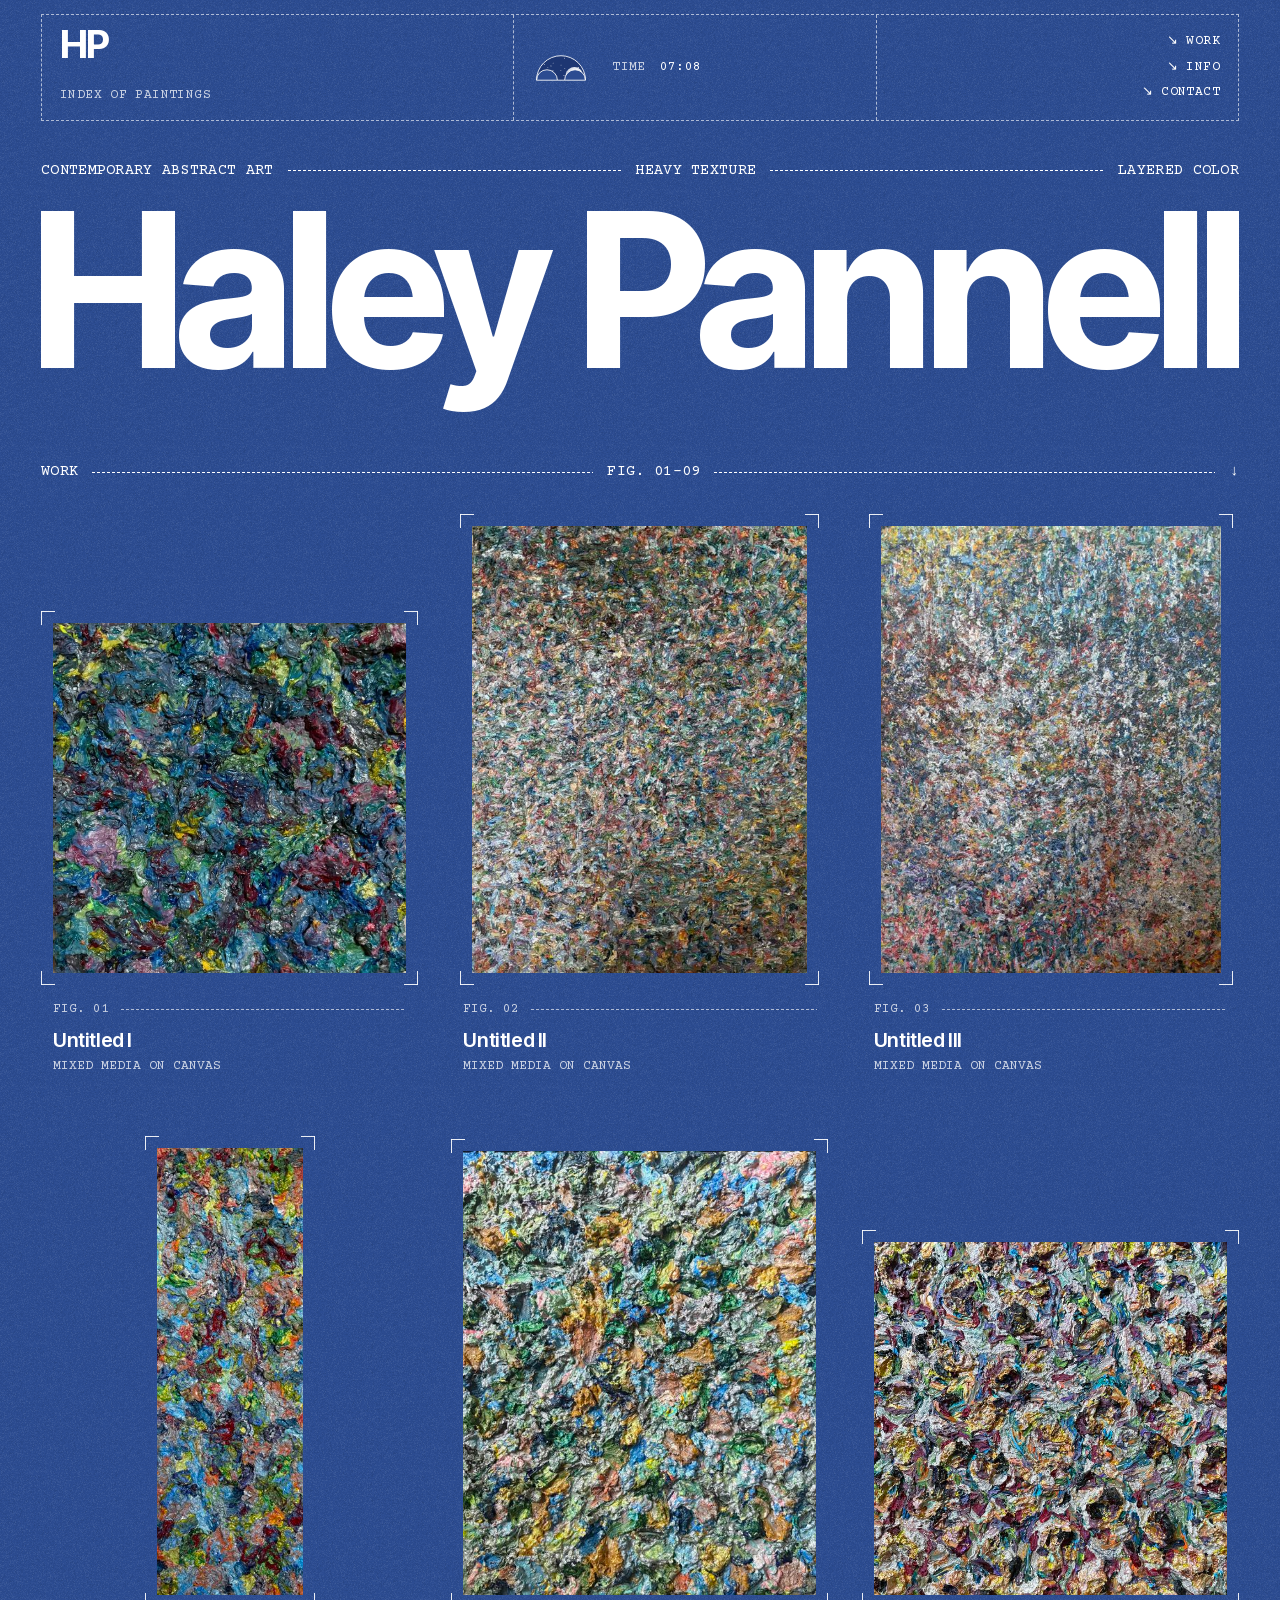
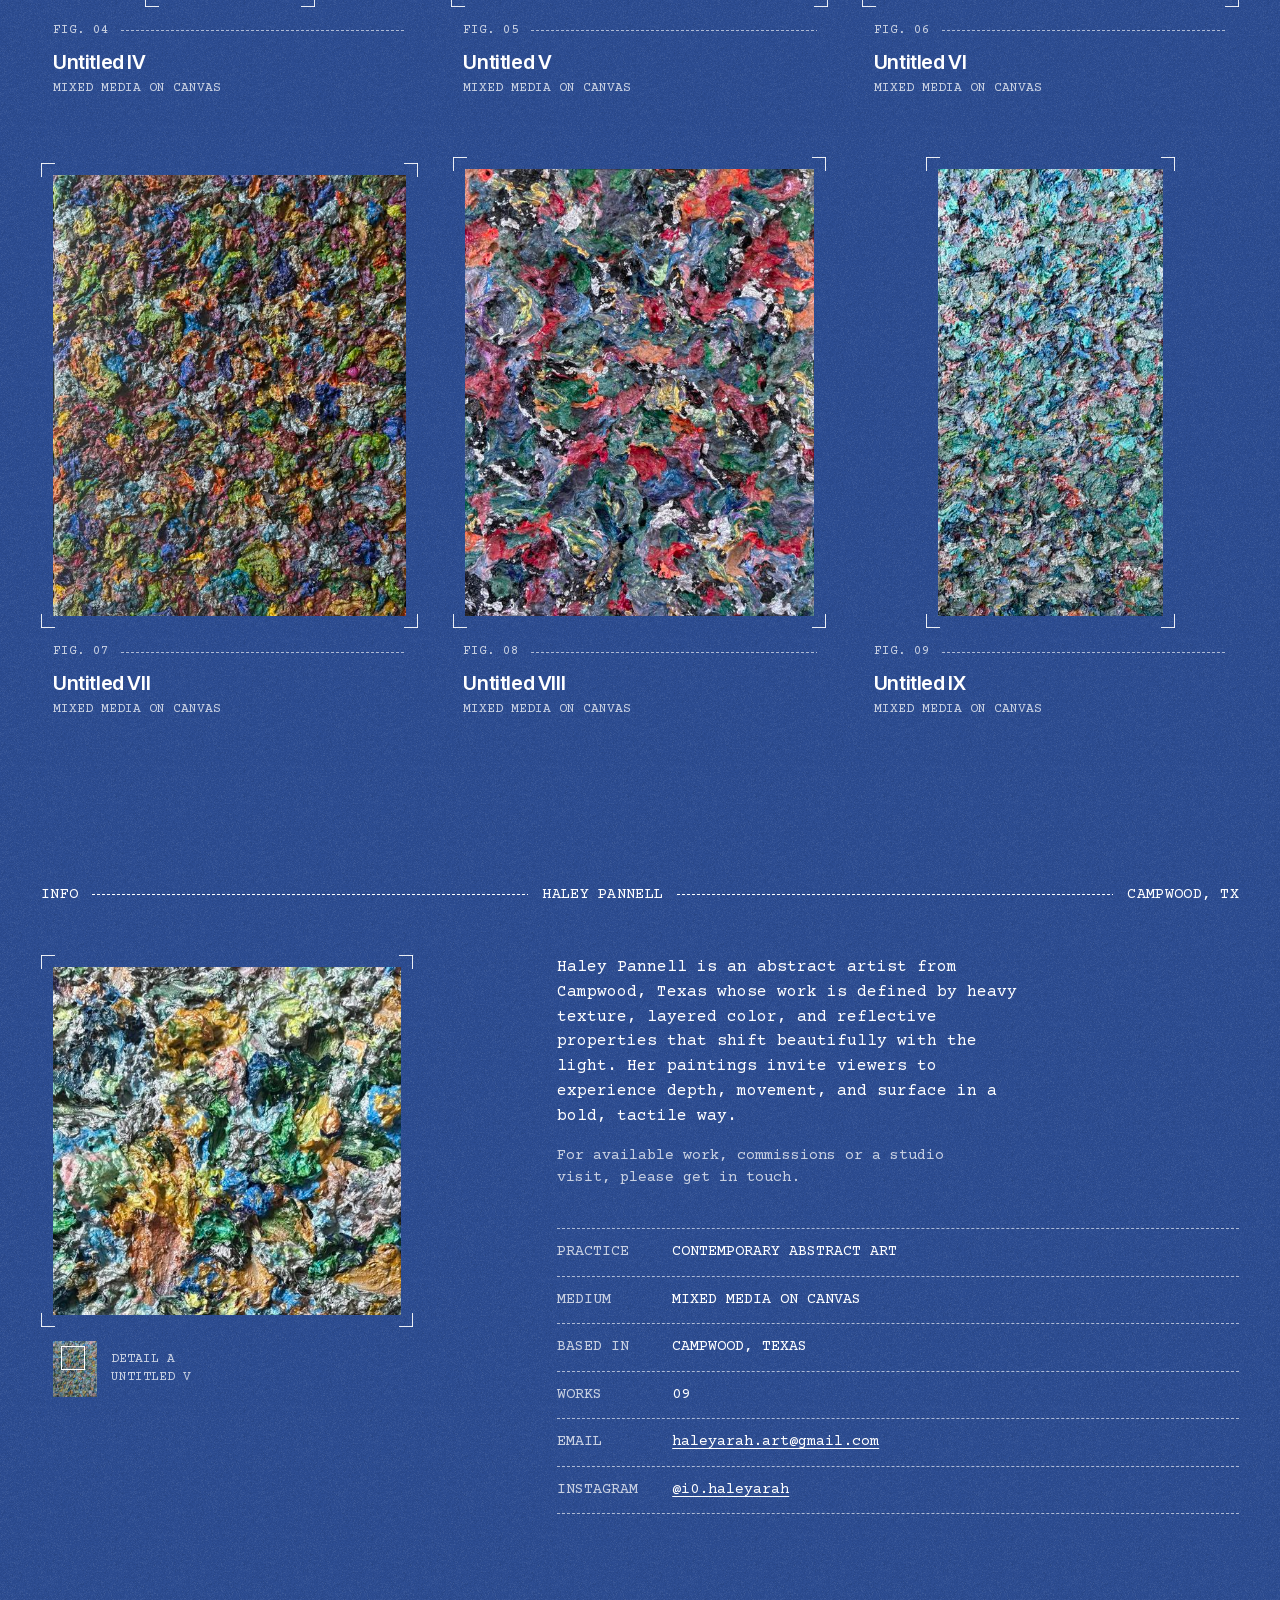
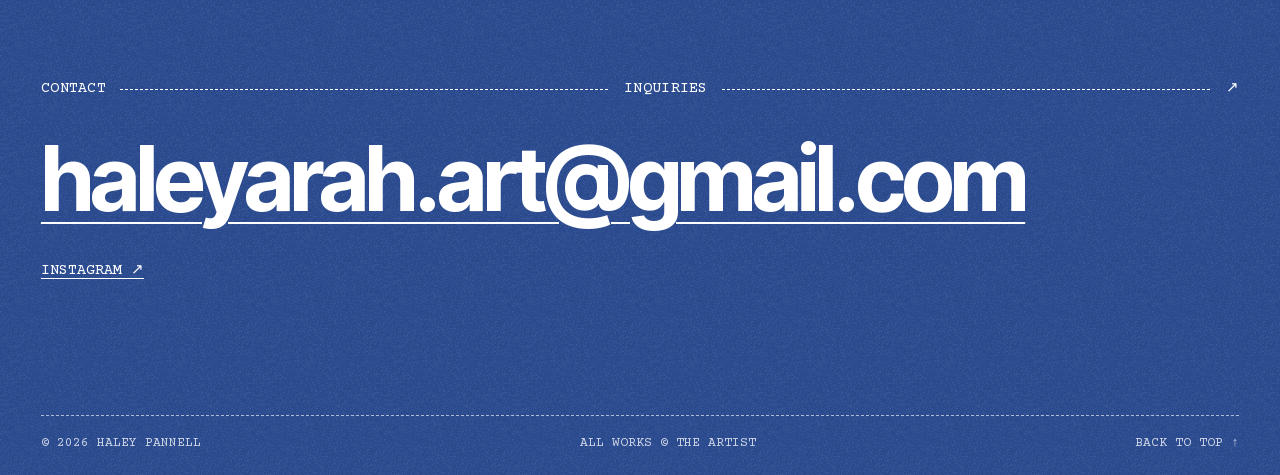
==== index.html @ 79aadfb2 "Add sharing: Share button for paintings, links to sections - Viewer Share button: native share sheet" ====
<!DOCTYPE html>
<html lang="en">
<head>
  <meta charset="utf-8">
  <meta name="viewport" content="width=device-width, initial-scale=1, viewport-fit=cover">
  <title>Haley Pannell — Paintings</title>
  <meta name="description" content="Haley Pannell is an abstract artist from Campwood, Texas. Contemporary abstract paintings defined by heavy texture, layered color and reflective surfaces.">
  <meta name="theme-color" content="#2c4c91">
  <meta name="color-scheme" content="dark">

  <!-- The site's public address. If it moves to its own domain, change it
       here and in og:url and og:image below. -->
  <link rel="canonical" href="https://yodama.github.io/haleyarahart/">
  <meta property="og:type" content="website">
  <meta property="og:site_name" content="Haley Pannell">
  <meta property="og:title" content="Haley Pannell — Paintings">
  <meta property="og:description" content="Contemporary abstract art by Haley Pannell: heavy texture, layered color.">
  <meta property="og:url" content="https://yodama.github.io/haleyarahart/">
  <meta property="og:image" content="https://yodama.github.io/haleyarahart/assets/img/og.jpg">
  <meta property="og:image:width" content="1200">
  <meta property="og:image:height" content="630">
  <meta property="og:image:alt" content="Haley Pannell, paintings, shown on a blue sheet.">
  <meta name="twitter:card" content="summary_large_image">

  <link rel="icon" href="favicon.svg" type="image/svg+xml">
  <link rel="icon" href="assets/img/favicon-32.png" sizes="32x32" type="image/png">
  <link rel="apple-touch-icon" href="assets/img/apple-touch-icon.png">

  <!-- Tells search engines who this site is about -->
  <script type="application/ld+json">
  {
    "@context": "https://schema.org",
    "@type": "Person",
    "name": "Haley Pannell",
    "jobTitle": "Abstract artist",
    "description": "Haley Pannell is an abstract artist from Campwood, Texas whose work is defined by heavy texture, layered color, and reflective properties that shift beautifully with the light. Her paintings invite viewers to experience depth, movement, and surface in a bold, tactile way.",
    "homeLocation": "Campwood, Texas",
    "email": "mailto:haleyarah.art@gmail.com",
    "sameAs": ["https://www.instagram.com/i0.haleyarah/"],
    "url": "https://yodama.github.io/haleyarahart/",
    "image": "https://yodama.github.io/haleyarahart/assets/img/og.jpg"
  }
  </script>

  <link rel="preload" href="assets/fonts/inter-tight.woff2" as="font" type="font/woff2" crossorigin>
  <link rel="preload" href="assets/fonts/courier-prime.woff2" as="font" type="font/woff2" crossorigin>
  <link rel="stylesheet" href="assets/css/style.css">
  <script>
    document.documentElement.classList.add('js');
    // Start at the top: no jumping back to where a reload left off, and menu
    // clicks don't leave #info etc. in
    // the address bar. Shared links still work: a painting (#untitled-iv)
    // opens in the viewer, and #work, #info and #contact open that section.
    if ('scrollRestoration' in history) history.scrollRestoration = 'manual';
    if (location.hash && !/^#(untitled-[\w-]+|work|info|contact)$/.test(location.hash)) history.replaceState(null, '', location.pathname + location.search);
  </script>
  <script defer src="assets/js/main.js"></script>
</head>
<body>
  <a class="skip" href="#work">Skip to the work</a>

  <div class="page" id="top">
    <!-- Title block -->
    <header class="tb">
      <a class="tb__cell tb__brand" href="#top">
        <span class="tb__name">HP<span class="sr-only"> — Haley Pannell</span></span>
        <span class="tb__sub">Index of paintings</span>
      </a>
      <div class="tb__cell tb__meta">
        <!-- Moonphase dial, set to today's moon by assets/js/main.js -->
        <svg class="moon" viewBox="0 0 64 32" role="img" aria-labelledby="moon-label" data-moon>
          <title id="moon-label">Moon phase</title>
          <defs>
            <clipPath id="moon-window"><path d="M5 30a27 27 0 0 1 54 0z"/></clipPath>
            <radialGradient id="moon-sphere" cx="38%" cy="34%" r="70%">
              <stop offset="0" stop-color="#fff"/><stop offset="1" stop-color="#b9c3d8"/>
            </radialGradient>
          </defs>
          <g clip-path="url(#moon-window)">
            <g class="moon__disc">
              <circle class="moon__sky" cx="32" cy="30" r="27"/>
              <g class="moon__stars"><circle cx="29.3" cy="21.1" r="0.7"/><circle cx="28.7" cy="55.0" r="0.45"/><circle cx="44.9" cy="36.4" r="0.55"/><circle cx="26.1" cy="16.5" r="0.55"/><circle cx="46.0" cy="21.0" r="0.45"/><circle cx="42.4" cy="22.6" r="0.45"/><circle cx="17.0" cy="48.0" r="0.7"/><circle cx="21.8" cy="26.6" r="0.45"/><circle cx="25.5" cy="20.9" r="0.35"/><circle cx="51.9" cy="33.5" r="0.45"/><circle cx="44.2" cy="28.3" r="0.55"/><circle cx="50.3" cy="22.0" r="0.7"/><circle cx="10.4" cy="18.4" r="0.45"/><circle cx="41.6" cy="36.5" r="0.55"/><circle cx="38.5" cy="47.7" r="0.55"/><circle cx="11.4" cy="32.0" r="0.45"/><circle cx="46.9" cy="41.2" r="0.35"/><circle cx="22.6" cy="35.8" r="0.7"/><circle cx="14.1" cy="39.1" r="0.4"/><circle cx="13.5" cy="35.3" r="0.55"/><circle cx="19.1" cy="35.0" r="0.55"/><circle cx="9.6" cy="41.7" r="0.45"/><circle cx="20.9" cy="44.2" r="0.7"/><circle cx="31.3" cy="48.0" r="0.55"/><circle cx="35.2" cy="38.4" r="0.35"/><circle cx="45.1" cy="24.4" r="0.45"/><circle cx="51.5" cy="47.0" r="0.4"/><circle cx="55.0" cy="30.3" r="0.45"/><circle cx="21.3" cy="21.8" r="0.45"/><circle cx="33.0" cy="15.6" r="0.45"/><circle cx="37.3" cy="27.1" r="0.4"/><circle cx="42.2" cy="14.3" r="0.45"/><circle cx="16.4" cy="24.5" r="0.45"/><circle cx="28.2" cy="25.2" r="0.55"/><circle cx="31.4" cy="40.4" r="0.55"/><circle cx="37.5" cy="34.4" r="0.45"/><circle cx="43.0" cy="50.7" r="0.35"/><circle cx="35.7" cy="51.0" r="0.45"/><circle cx="25.1" cy="7.4" r="0.7"/><circle cx="54.4" cy="39.2" r="0.7"/><circle cx="52.8" cy="18.7" r="0.35"/><circle cx="49.1" cy="27.9" r="0.35"/><circle cx="34.1" cy="22.5" r="0.45"/><circle cx="46.4" cy="49.8" r="0.55"/><circle cx="28.3" cy="7.0" r="0.35"/><circle cx="52.4" cy="15.4" r="0.35"/></g>
              <circle cx="32" cy="14.5" r="9.5" fill="url(#moon-sphere)"/>
              <circle cx="32" cy="45.5" r="9.5" fill="url(#moon-sphere)"/>
            </g>
          </g>
          <path class="moon__hump" d="M5 30a11.5 11.5 0 0 1 23 0zM36 30a11.5 11.5 0 0 1 23 0z"/>
          <path class="moon__line" d="M5 30a27 27 0 0 1 54 0M28 30h8"/>
        </svg>
        <dl>
          <div><dt>Time</dt><dd><time data-time>--:--</time></dd></div>
        </dl>
      </div>
      <nav class="tb__cell tb__nav" aria-label="Primary">
        <a href="#work"><span aria-hidden="true">↘</span> Work</a>
        <a href="#info"><span aria-hidden="true">↘</span> Info</a>
        <a href="#contact"><span aria-hidden="true">↘</span> Contact</a>
      </nav>
    </header>

    <main>
      <section class="hero" aria-labelledby="name">
        <p class="row row--tags"><span>Contemporary abstract art</span><i></i><span>Heavy texture</span><i></i><span>Layered color</span></p>
        <h1 class="hero__name" id="name"><span>Haley</span> <span>Pannell</span></h1>
      </section>

      <section class="work" id="work" aria-labelledby="work-title">
        <div class="row"><h2 id="work-title">Work</h2><i></i><span>Fig. <span data-fig-range>01–09</span></span><i></i><span aria-hidden="true">↓</span></div>

        <!-- To add a painting, run:  python3 tools/prepare-painting.py photo.jpg 10
             It makes the image files and prints a <li> to paste below.
             Each <li> needs a unique id (it becomes the link to that work,
             e.g. …/#untitled-iv). Figure numbers and counts update on their own. -->
        <ul class="plates">
          <li class="piece" id="untitled-i">
            <a class="piece__link" href="assets/img/works/01.jpg">
              <span class="plate"><img src="assets/img/works/01-1000.jpg"
                srcset="assets/img/works/01-640.jpg 640w, assets/img/works/01-1000.jpg 1000w"
                sizes="(max-width: 600px) min(calc(100vw - 56px), calc(72vh * 1.008)), (max-width: 1000px) 45vw, (min-width: 1680px) 500px, 30vw"
                width="1000" height="992" fetchpriority="high" decoding="async"
                alt="Square painting: dense folds of cobalt, teal and slate blue paint, threaded with deep red and magenta, with flecks of yellow-green."></span>
            </a>
            <div class="piece__caption">
              <p class="piece__fig"><i></i></p>
              <h3 class="piece__title">Untitled I</h3>
              <p class="piece__meta">Mixed media on canvas</p>
            </div>
          </li>
          <li class="piece" id="untitled-ii">
            <a class="piece__link" href="assets/img/works/02.jpg">
              <span class="plate"><img src="assets/img/works/02-1000.jpg"
                srcset="assets/img/works/02-640.jpg 478w, assets/img/works/02-1000.jpg 747w"
                sizes="(max-width: 600px) min(calc(100vw - 56px), calc(72vh * 0.747)), (max-width: 1000px) calc(45vw * 0.934), (min-width: 1680px) calc(500px * 0.934), calc(30vw * 0.934)"
                width="747" height="1000" loading="lazy" decoding="async"
                alt="Tall painting covered edge to edge in small marks of copper, rose, teal, sage and pearl grey."></span>
            </a>
            <div class="piece__caption">
              <p class="piece__fig"><i></i></p>
              <h3 class="piece__title">Untitled II</h3>
              <p class="piece__meta">Mixed media on canvas</p>
            </div>
          </li>
          <li class="piece" id="untitled-iii">
            <a class="piece__link" href="assets/img/works/03.jpg">
              <span class="plate"><img src="assets/img/works/03-1000.jpg"
                srcset="assets/img/works/03-640.jpg 486w, assets/img/works/03-1000.jpg 759w"
                sizes="(max-width: 600px) min(calc(100vw - 56px), calc(72vh * 0.759)), (max-width: 1000px) calc(45vw * 0.949), (min-width: 1680px) calc(500px * 0.949), calc(30vw * 0.949)"
                width="759" height="1000" loading="lazy" decoding="async"
                alt="Tall painting of many small strokes in silver-white, sky blue, coral and ochre, lightest at the center."></span>
            </a>
            <div class="piece__caption">
              <p class="piece__fig"><i></i></p>
              <h3 class="piece__title">Untitled III</h3>
              <p class="piece__meta">Mixed media on canvas</p>
            </div>
          </li>
          <li class="piece" id="untitled-iv">
            <a class="piece__link" href="assets/img/works/04.jpg">
              <span class="plate"><img src="assets/img/works/04-1000.jpg"
                srcset="assets/img/works/04-640.jpg 209w, assets/img/works/04-1000.jpg 326w"
                sizes="(max-width: 600px) min(calc(100vw - 56px), calc(72vh * 0.326)), (max-width: 1000px) calc(45vw * 0.408), (min-width: 1680px) calc(500px * 0.408), calc(30vw * 0.408)"
                width="326" height="1000" loading="lazy" decoding="async"
                alt="Tall, narrow painting covered in thick, crumpled paint: sky blue, coral, yellow-green, deep red, violet and silver."></span>
            </a>
            <div class="piece__caption">
              <p class="piece__fig"><i></i></p>
              <h3 class="piece__title">Untitled IV</h3>
              <p class="piece__meta">Mixed media on canvas</p>
            </div>
          </li>
          <li class="piece" id="untitled-v">
            <a class="piece__link" href="assets/img/works/05.jpg">
              <span class="plate"><img src="assets/img/works/05-1000.jpg"
                srcset="assets/img/works/05-640.jpg 508w, assets/img/works/05-1000.jpg 794w"
                sizes="(max-width: 600px) min(calc(100vw - 56px), calc(72vh * 0.794)), (max-width: 1000px) calc(45vw * 0.993), (min-width: 1680px) calc(500px * 0.993), calc(30vw * 0.993)"
                width="794" height="1000" loading="lazy" decoding="async"
                alt="Painting covered in thick, crumpled paint in silver, sky blue, ochre gold, green and pink."></span>
            </a>
            <div class="piece__caption">
              <p class="piece__fig"><i></i></p>
              <h3 class="piece__title">Untitled V</h3>
              <p class="piece__meta">Mixed media on canvas</p>
            </div>
          </li>
          <li class="piece" id="untitled-vi">
            <a class="piece__link" href="assets/img/works/06.jpg">
              <span class="plate"><img src="assets/img/works/06-1000.jpg"
                srcset="assets/img/works/06-640.jpg 640w, assets/img/works/06-1000.jpg 999w"
                sizes="(max-width: 600px) min(calc(100vw - 56px), calc(72vh * 0.999)), (max-width: 1000px) 45vw, (min-width: 1680px) 500px, 30vw"
                width="999" height="1000" loading="lazy" decoding="async"
                alt="Square painting of thick swirls and crumpled marks in silver, gold, plum, black and turquoise."></span>
            </a>
            <div class="piece__caption">
              <p class="piece__fig"><i></i></p>
              <h3 class="piece__title">Untitled VI</h3>
              <p class="piece__meta">Mixed media on canvas</p>
            </div>
          </li>
          <li class="piece" id="untitled-vii">
            <a class="piece__link" href="assets/img/works/07.jpg">
              <span class="plate"><img src="assets/img/works/07-1000.jpg"
                srcset="assets/img/works/07-640.jpg 512w, assets/img/works/07-1000.jpg 800w"
                sizes="(max-width: 600px) min(calc(100vw - 56px), calc(72vh * 0.800)), (max-width: 1000px) 45vw, (min-width: 1680px) 500px, 30vw"
                width="800" height="1000" loading="lazy" decoding="async"
                alt="Painting covered in thick, crumpled paint in violet, cobalt, yellow-green, orange and silver."></span>
            </a>
            <div class="piece__caption">
              <p class="piece__fig"><i></i></p>
              <h3 class="piece__title">Untitled VII</h3>
              <p class="piece__meta">Mixed media on canvas</p>
            </div>
          </li>
          <li class="piece" id="untitled-viii">
            <a class="piece__link" href="assets/img/works/08.jpg">
              <span class="plate"><img src="assets/img/works/08-1000.jpg"
                srcset="assets/img/works/08-640.jpg 499w, assets/img/works/08-1000.jpg 780w"
                sizes="(max-width: 600px) min(calc(100vw - 56px), calc(72vh * 0.780)), (max-width: 1000px) calc(45vw * 0.975), (min-width: 1680px) calc(500px * 0.975), calc(30vw * 0.975)"
                width="780" height="1000" loading="lazy" decoding="async"
                alt="Painting of thick, crumpled paint in red, teal, slate blue, black and silver."></span>
            </a>
            <div class="piece__caption">
              <p class="piece__fig"><i></i></p>
              <h3 class="piece__title">Untitled VIII</h3>
              <p class="piece__meta">Mixed media on canvas</p>
            </div>
          </li>
          <li class="piece" id="untitled-ix">
            <a class="piece__link" href="assets/img/works/09.jpg">
              <span class="plate"><img src="assets/img/works/09-1000.jpg"
                srcset="assets/img/works/09-640.jpg 322w, assets/img/works/09-1000.jpg 503w"
                sizes="(max-width: 600px) min(calc(100vw - 56px), calc(72vh * 0.503)), (max-width: 1000px) calc(45vw * 0.629), (min-width: 1680px) calc(500px * 0.629), calc(30vw * 0.629)"
                width="503" height="1000" loading="lazy" decoding="async"
                alt="Tall painting covered in thick, crumpled paint in turquoise, cobalt, silver, coral and lilac."></span>
            </a>
            <div class="piece__caption">
              <p class="piece__fig"><i></i></p>
              <h3 class="piece__title">Untitled IX</h3>
              <p class="piece__meta">Mixed media on canvas</p>
            </div>
          </li>
        </ul>
      </section>

      <section class="info" id="info" aria-labelledby="info-title">
        <div class="row"><h2 id="info-title">Info</h2><i></i><span>Haley Pannell</span><i></i><span>Campwood, TX</span></div>

        <div class="info__grid">
          <!-- A close-up at the photo's full resolution (assets/img/detail-a.jpg).
               The small key shows where it sits in the painting; its box is
               set on .detail__key i in assets/css/style.css. -->
          <figure class="detail">
            <span class="plate"><span class="detail__crop">
              <img src="assets/img/detail-a.jpg" srcset="assets/img/detail-a-480.jpg 480w, assets/img/detail-a.jpg 800w"
                   sizes="(max-width: 900px) min(396px, calc(100vw - 56px)), (min-width: 1680px) 472px, 28vw"
                   width="800" height="800" loading="lazy" decoding="async"
                   alt="Detail of Untitled V: thick ridges of gold, green, blue and silver paint.">
            </span></span>
            <figcaption class="detail__caption">
              <span class="detail__key" aria-hidden="true"><img src="assets/img/works/05-640.jpg" width="508" height="640" loading="lazy" decoding="async" alt=""><i></i></span>
              <span>Detail A<br>Untitled V</span>
            </figcaption>
          </figure>

          <div class="info__body">
            <p class="info__text">Haley Pannell is an abstract artist from Campwood, Texas whose work is defined by heavy texture, layered color, and reflective properties that shift beautifully with the light. Her paintings invite viewers to experience depth, movement, and surface in a bold, tactile way.</p>
            <p class="info__note">For available work, commissions or a studio visit, please get in touch.</p>
            <dl class="spec">
              <div><dt>Practice</dt><dd>Contemporary abstract art</dd></div>
              <div><dt>Medium</dt><dd>Mixed media on canvas</dd></div>
              <div><dt>Based in</dt><dd>Campwood, Texas</dd></div>
              <div><dt>Works</dt><dd data-works>09</dd></div>
              <div><dt>Email</dt><dd><a href="mailto:haleyarah.art@gmail.com">haleyarah.art@gmail.com</a></dd></div>
              <div><dt>Instagram</dt><dd><a href="https://www.instagram.com/i0.haleyarah/" rel="me noopener" target="_blank">@i0.haleyarah</a></dd></div>
              <!-- Add rows the same way, for example:
              <div><dt>Based in</dt><dd>City, Country</dd></div>
              <div><dt>Instagram</dt><dd><a href="https://www.instagram.com/your-handle/">@your-handle</a></dd></div>
              <div><dt>CV</dt><dd><a href="assets/cv.pdf">Download (PDF)</a></dd></div>
              -->
            </dl>
          </div>
        </div>
      </section>

      <section class="contact" id="contact" aria-labelledby="contact-title">
        <div class="row"><h2 id="contact-title">Contact</h2><i></i><span>Inquiries</span><i></i><span aria-hidden="true">↗</span></div>
        <a class="contact__email" href="mailto:haleyarah.art@gmail.com">haleyarah.art@gmail.com</a>
        <ul class="contact__more">
          <li><a href="https://www.instagram.com/i0.haleyarah/" rel="me noopener" target="_blank">Instagram ↗</a></li>
        </ul>
      </section>
    </main>

    <footer class="foot">
      <span>© <span data-year>2026</span> Haley Pannell</span>
      <span>All works © the artist</span>
      <a href="#top">Back to top ↑</a>
    </footer>
  </div>

  <!-- Full-screen view of one painting (opened by assets/js/main.js) -->
  <dialog class="viewer" aria-label="Painting viewer">
    <div class="viewer__bar">
      <p class="viewer__count"><span data-count></span><span class="viewer__status" aria-hidden="true">Loading</span><span class="viewer__toast" role="status" data-toast></span></p>
      <div class="viewer__tools">
        <button class="btn" type="button" data-share title="Share a link to this painting">Share</button>
        <button class="btn" type="button" data-zoom aria-pressed="false" title="Zoom in on the surface (Z)">Zoom</button>
        <button class="btn" type="button" data-close autofocus>Close <span aria-hidden="true">×</span></button>
      </div>
    </div>
    <div class="viewer__stage" data-stage>
      <span class="plate"><img class="viewer__img" src="[data-uri]" alt="" data-img></span>
    </div>
    <div class="viewer__bar viewer__bar--bottom">
      <p class="viewer__caption"><span class="viewer__title" data-title></span><span data-meta></span></p>
      <div class="viewer__nav">
        <button class="btn" type="button" data-prev><span aria-hidden="true">←</span> Prev</button>
        <button class="btn" type="button" data-next>Next <span aria-hidden="true">→</span></button>
      </div>
    </div>
  </dialog>
</body>
</html>
---- assets/css/style.css ----
/* Haley Pannell — paintings
   A blueprint sheet: one blue field, white line work, typed labels.
   The paintings are the only color on the page. */

/* Fonts are served from this site (SIL Open Font License, see assets/fonts) */
@font-face {
  font-family: "Inter Tight";
  src: url("../fonts/inter-tight.woff2") format("woff2");
  font-weight: 100 900;
  font-style: normal;
  font-display: swap;
}
@font-face {
  font-family: "Courier Prime";
  src: url("../fonts/courier-prime.woff2") format("woff2");
  font-weight: 400;
  font-style: normal;
  font-display: swap;
}
/* Until Inter Tight arrives, Arial stands in, scaled to the same width and
   line metrics, so the name doesn't jump when the real font swaps in. */
@font-face {
  font-family: "Inter Tight Fallback";
  src: local("Arial Bold"), local("Arial-BoldMT"), local("Liberation Sans Bold"),
       local("LiberationSans-Bold"), local("Helvetica Bold"), local("Helvetica-Bold");
  font-weight: 600 900;
  size-adjust: 94.99%;
  ascent-override: 101.98%;
  descent-override: 25.39%;
  line-gap-override: 0%;
}

:root {
  --blue: #2c4c91;
  --blue-2: #264380;                  /* behind images while they load */
  --white: #fff;
  --dim: rgb(255 255 255 / 0.74);
  --rule: rgb(255 255 255 / 0.62);
  --dash: 1px dashed var(--rule);

  --sans: "Inter Tight", "Inter Tight Fallback", "Helvetica Neue", Arial, sans-serif;
  --mono: "Courier Prime", "Courier New", Courier, ui-monospace, monospace;

  --gutter: clamp(16px, 3.2vw, 48px);
  --maxw: 1680px;
  --ease: cubic-bezier(0.2, 0.7, 0.2, 1);
}

/* Lets the corner brackets grow smoothly on hover */
@property --mark {
  syntax: "<length>";
  inherits: true;
  initial-value: 14px;
}

*,
*::before,
*::after { box-sizing: border-box; }

html {
  background: var(--blue) url("../img/grain.png") repeat;
  background-size: 128px;
  color-scheme: dark;
  -webkit-text-size-adjust: 100%;
  text-size-adjust: 100%;
}
@media (prefers-reduced-motion: no-preference) {
  html { scroll-behavior: smooth; }
}
html:has(dialog[open]) { overflow: hidden; }

body {
  margin: 0;
  min-height: 100vh;
  color: var(--white);
  font-family: var(--mono);
  font-size: 0.9375rem;
  line-height: 1.5;
  -webkit-font-smoothing: antialiased;
  -moz-osx-font-smoothing: grayscale;
}

img { display: block; max-width: 100%; height: auto; }
a { color: inherit; }
h1, h2, h3, p, dl, dd { margin: 0; }
::selection { background: var(--white); color: var(--blue); }
:focus-visible { outline: 1px dashed var(--white); outline-offset: 4px; }

.page {
  max-width: var(--maxw);
  margin: 0 auto;
  padding: 0 var(--gutter);
}

.sr-only {
  position: absolute;
  width: 1px;
  height: 1px;
  overflow: hidden;
  clip-path: inset(50%);
  white-space: nowrap;
}

/* For keyboard users: the first Tab offers a jump straight to the work */
.skip {
  position: fixed;
  top: 10px;
  left: 10px;
  z-index: 10;
  padding: 8px 14px;
  background: var(--white);
  color: var(--blue);
  font-size: 0.8125rem;
  text-transform: uppercase;
  text-decoration: none;
  transform: translateY(-200%);
}
.skip:focus { transform: none; }

/* ----------------------------------------------------------- Label rows */
/* LABEL - - - - - - LABEL - - - - - - LABEL */

.row {
  display: flex;
  align-items: center;
  gap: 14px;
  font-family: var(--mono);
  font-size: 0.9375rem;
  font-weight: 400;
  line-height: 1.2;
  letter-spacing: 0.02em;
  text-transform: uppercase;
  white-space: nowrap;
}
.row h2 { font: inherit; }
.row > i,
.piece__fig i {
  position: relative;
  flex: 1;
  min-width: 12px;
  height: 1px;
  overflow: hidden;
  transform-origin: 0 50%;
}
.row > i::before,
.piece__fig i::before {
  content: "";
  position: absolute;
  inset: 0 0 0 -5px;
  background: repeating-linear-gradient(90deg, var(--dash-c, var(--white)) 0 3px, transparent 3px 5px);
}

/* ---------------------------------------------------------- Title block */

.tb {
  display: grid;
  grid-template-columns: minmax(0, 1.3fr) minmax(0, 1fr) minmax(0, 1fr);
  margin-top: calc(14px + env(safe-area-inset-top));
  border: var(--dash);
}
.tb__cell {
  min-width: 0;
  padding: 14px 18px;
}
.tb__cell + .tb__cell { border-left: var(--dash); }

.tb__brand {
  display: flex;
  flex-direction: column;
  justify-content: space-between;
  gap: 14px;
  text-decoration: none;
}
.tb__name {
  font-family: var(--sans);
  font-size: clamp(1.9rem, 3vw, 2.75rem);
  font-weight: 700;
  line-height: 0.8;
  letter-spacing: -0.05em;
}
.tb__sub,
.tb__meta,
.tb__nav {
  font-size: 0.8125rem;
  letter-spacing: 0.03em;
  text-transform: uppercase;
}
.tb__sub { color: var(--dim); }

.tb__meta {
  display: flex;
  align-items: center;
  gap: 22px;
}
.tb__meta dl div { display: flex; gap: 14px; }
.tb__meta dt { color: var(--dim); }

/* Moonphase dial: a starry disc carrying two moons turns half a revolution
   each lunar month behind an arched window; the two humps hide the moon
   that isn't showing. */
.moon {
  flex: none;
  width: 58px;
  height: auto;
  overflow: visible;
}
.moon__sky { fill: #1d3672; }
.moon__stars { fill: rgb(255 255 255 / 0.8); }
.moon__hump,
.moon__line {
  stroke: rgb(255 255 255 / 0.85);
  stroke-width: 1;
  vector-effect: non-scaling-stroke;
}
.moon__hump { fill: var(--blue); }
.moon__line { fill: none; }
.moon__disc {
  transform-box: view-box;
  transform-origin: 32px 30px;
  transform: rotate(var(--moon-turn, -90deg));
}
@media (prefers-reduced-motion: no-preference) {
  .moon__disc { transition: transform 2.4s cubic-bezier(0.3, 0, 0.1, 1) 0.4s; }
}

.tb__nav {
  display: flex;
  flex-direction: column;
  align-items: flex-end;
  justify-content: center;
}
.tb__nav a { padding: 3px 0; text-decoration: none; }   /* 24px+ tap targets */
.tb__nav a:hover { text-decoration: underline; text-underline-offset: 0.25em; }

/* ----------------------------------------------------------------- Hero */

.hero {
  container-type: inline-size;
  overflow-x: clip;
  padding-top: clamp(28px, 4.5vh, 52px);
}
/* The name fills the sheet exactly, measured to the ink of the letters:
   "Haley Pannell" in Inter Tight Bold at -0.045em spacing is 5.5538em of ink
   (3.0228em for "Pannell" alone), starting 0.0469em into the first letter. */
.hero__name {
  margin: clamp(8px, 1.4vw, 20px) 0 0 -0.0469em;
  padding-bottom: 0.16em;             /* room for the tail of the "y" */
  font-family: var(--sans);
  font-size: 17.6vw;                  /* fallback */
  font-size: calc(100cqw / 5.5538);
  font-weight: 700;
  line-height: 0.86;
  letter-spacing: -0.045em;
  white-space: nowrap;
}

/* ----------------------------------------------------------------- Work */

.work { margin-top: clamp(28px, 3.6vw, 52px); }

.plates {
  display: grid;
  grid-template-columns: repeat(3, minmax(0, 1fr));
  gap: clamp(44px, 4.6vw, 72px) clamp(20px, 2.6vw, 44px);
  margin: clamp(22px, 2.6vw, 36px) 0 0;
  padding: 0;
  list-style: none;
  counter-reset: fig;
}
.piece {
  min-width: 0;
  counter-increment: fig;
  transition: opacity 0.4s var(--ease);
}
/* Every work gets the same 4:5 plate, and the painting is drawn as large as
   it fits inside it, whatever its proportions. Works stand on a shared line,
   directly above their labels. */
.piece__link {
  display: flex;
  align-items: flex-end;
  justify-content: center;
  aspect-ratio: 4 / 5;
  container-type: size;
  text-decoration: none;
  cursor: zoom-in;
  -webkit-tap-highlight-color: transparent;
}

/* Corner brackets, like a framed area on a drawing */
.plate {
  --c: rgb(255 255 255 / 0.9);
  display: block;
  padding: 12px;
  background:
    linear-gradient(var(--c) 0 0) 0 0 / var(--mark) 1px,
    linear-gradient(var(--c) 0 0) 0 0 / 1px var(--mark),
    linear-gradient(var(--c) 0 0) 100% 0 / var(--mark) 1px,
    linear-gradient(var(--c) 0 0) 100% 0 / 1px var(--mark),
    linear-gradient(var(--c) 0 0) 0 100% / var(--mark) 1px,
    linear-gradient(var(--c) 0 0) 0 100% / 1px var(--mark),
    linear-gradient(var(--c) 0 0) 100% 100% / var(--mark) 1px,
    linear-gradient(var(--c) 0 0) 100% 100% / 1px var(--mark);
  background-repeat: no-repeat;
  transition: --mark 0.45s var(--ease);
}
.piece__link:hover .plate,
.piece__link:focus-visible .plate { --mark: 28px; }
.piece__link:focus-visible { outline: none; }
.piece__link:focus-visible .plate { outline: 1px dashed var(--white); outline-offset: 5px; }

.piece .plate img {
  width: auto;
  height: auto;
  max-width: calc(100cqw - 24px);     /* the plate's padding holds the brackets */
  max-height: calc(100cqh - 24px);
}

/* While a painting loads, its plate holds a quiet placeholder of the right
   size. The photos are progressive JPEGs, so each one appears soft almost
   at once and sharpens as the rest arrives. */
.piece .plate {
  position: relative;
  isolation: isolate;
}
.piece .plate::after {
  content: "";
  position: absolute;
  inset: 12px;
  z-index: -1;
  background: var(--blue-2);
}

.piece__caption { padding: 14px 12px 0; }
.piece__fig {
  display: flex;
  align-items: center;
  gap: 12px;
  color: var(--dim);
  font-size: 0.8125rem;
  text-transform: uppercase;
}
.piece__fig::before { content: "Fig. " counter(fig, decimal-leading-zero); }
.piece__fig i { --dash-c: var(--rule); }
.piece__title {
  margin-top: 10px;
  font-family: var(--sans);
  font-size: 1.25rem;
  font-weight: 600;
  line-height: 1.1;
  letter-spacing: -0.02em;
}
.piece__meta {
  margin-top: 6px;
  color: var(--dim);
  font-size: 0.8125rem;
  text-transform: uppercase;
}

@media (hover: hover) {
  .plates:has(.piece:hover) .piece:not(:hover) { opacity: 0.45; }
}

/* ----------------------------------------------------------------- Info */

.info { margin-top: clamp(110px, 13vw, 200px); }

.info__grid {
  display: grid;
  grid-template-columns: repeat(12, minmax(0, 1fr));
  column-gap: var(--gutter);
  align-items: start;
  margin-top: clamp(32px, 4vw, 56px);
}

.detail {
  grid-column: 1 / span 4;
  margin: 0;
}
.detail__crop {
  position: relative;
  display: block;
  aspect-ratio: 1;
  overflow: hidden;
  background: var(--blue-2);
}
.detail__crop img {
  width: 100%;
  height: 100%;
  object-fit: cover;
}
.detail__caption {
  display: flex;
  align-items: center;
  gap: 14px;
  padding: 14px 12px 0;
  color: var(--dim);
  font-size: 0.8125rem;
  line-height: 1.35;
  text-transform: uppercase;
}
.detail__key {
  position: relative;
  flex: none;
  width: 44px;
}
.detail__key img { width: 100%; opacity: 0.85; }
.detail__key i {             /* the area shown above, as a share of the painting */
  position: absolute;
  left: 19.7%;
  top: 9.93%;
  width: 50.51%;
  height: 40.12%;
  outline: 1px solid var(--white);
}

.info__body { grid-column: 6 / span 7; }
.info__text {
  max-width: 46ch;
  font-size: clamp(1rem, 1.25vw, 1.1875rem);
  line-height: 1.55;
  text-wrap: pretty;
}
.info__note {
  max-width: 46ch;
  margin-top: 16px;
  color: var(--dim);
}
.spec {
  margin-top: clamp(28px, 3vw, 44px);
  border-top: var(--dash);
  text-transform: uppercase;
}
.spec > div {
  display: flex;
  gap: 16px;
  padding: 12px 0;
  border-bottom: var(--dash);
}
.spec dt { flex: none; width: 11ch; color: var(--dim); }
.spec dd { min-width: 0; overflow-wrap: anywhere; }
.spec a { text-transform: none; text-underline-offset: 0.2em; }

/* -------------------------------------------------------------- Contact */

.contact {
  margin-top: clamp(110px, 13vw, 200px);
  padding-bottom: clamp(80px, 10vw, 150px);
}
.contact__email {
  display: inline-block;
  max-width: 100%;
  margin-top: clamp(20px, 2.6vw, 36px);
  font-family: var(--sans);
  font-size: clamp(2rem, 7vw, 7.5rem);
  font-weight: 700;
  line-height: 1.05;
  letter-spacing: -0.045em;
  text-decoration: underline;
  text-decoration-thickness: max(2px, 0.025em);
  text-underline-offset: 0.12em;
  text-decoration-skip-ink: auto;
  overflow-wrap: anywhere;
}
.contact__email:hover { text-decoration-style: dashed; }
.contact__more {
  display: flex;
  flex-wrap: wrap;
  gap: 8px 32px;
  margin: clamp(20px, 2.4vw, 32px) 0 0;
  padding: 0;
  list-style: none;
  text-transform: uppercase;
}
.contact__more a { display: inline-block; padding: 4px 0; text-underline-offset: 0.25em; }
.contact__more a:hover { text-decoration-style: dashed; }

/* --------------------------------------------------------------- Footer */

.foot {
  display: flex;
  flex-wrap: wrap;
  justify-content: space-between;
  gap: 10px 24px;
  padding: 18px 0 calc(22px + env(safe-area-inset-bottom));
  border-top: var(--dash);
  color: var(--dim);
  font-size: 0.8125rem;
  text-transform: uppercase;
}
.foot a { text-decoration: none; }
.foot a:hover { color: var(--white); text-decoration: underline; text-underline-offset: 0.25em; }

/* --------------------------------------------------------------- Viewer */

.viewer {
  position: fixed;
  inset: 0;
  width: 100%;
  height: 100%;
  max-width: none;
  max-height: none;
  margin: 0;
  padding: 0;
  border: 0;
  overflow: hidden;
  background: var(--blue) url("../img/grain.png") repeat;
  background-size: 128px;
  color: var(--white);
  font-family: var(--mono);
}
.viewer[open] {
  display: flex;
  flex-direction: column;
  animation: fade-in 0.25s var(--ease);
}
.viewer::backdrop { background: var(--blue); }

.viewer__bar {
  display: flex;
  align-items: center;
  justify-content: space-between;
  gap: 16px;
  padding: calc(14px + env(safe-area-inset-top)) var(--gutter) 14px;
  font-size: 0.875rem;
  text-transform: uppercase;
}
.viewer__bar--bottom {
  align-items: flex-end;
  padding: 14px var(--gutter) calc(18px + env(safe-area-inset-bottom));
}
.viewer__count { margin: 0; }
.viewer__stage {
  flex: 1;
  min-height: 0;
  display: flex;
  align-items: center;
  justify-content: center;
  padding: 0 var(--gutter);
  overflow: hidden;
  touch-action: pan-y pinch-zoom;
}
.viewer__status {
  margin-left: 16px;
  color: var(--dim);
  opacity: 0;
  transition: opacity 0.3s;
}
.viewer.is-loading .viewer__status { opacity: 1; }
.viewer__toast {
  margin-left: 16px;
  opacity: 0;
  transition: opacity 0.3s;
}
.viewer.has-toast .viewer__toast { opacity: 1; }
.viewer.has-toast .viewer__status { display: none; }
.viewer__tools { display: flex; gap: 10px; }

/* The picture is sized from the painting's proportions (--ar, set by
   main.js), not from whichever file is showing, so swapping the quick
   preview for the full-resolution photo never makes it jump. */
.viewer .plate { position: relative; isolation: isolate; }
.viewer .plate::after {
  content: "";
  position: absolute;
  inset: 12px;
  z-index: -1;
  background: var(--blue-2);
}
.viewer__img {
  width: min(100vw - 2 * var(--gutter) - 24px, (100vh - 176px) * var(--ar, 0.8));
  width: min(100vw - 2 * var(--gutter) - 24px, (100dvh - 176px) * var(--ar, 0.8));
  height: auto;
  max-width: none;
  aspect-ratio: var(--ar, 0.8);
  cursor: zoom-in;
  transform-origin: var(--ox, 50%) var(--oy, 50%);
  transition: transform 0.4s var(--ease), transform-origin 0.12s linear;
  -webkit-user-select: none;
  user-select: none;
  -webkit-user-drag: none;
}
/* Zoomed: the photo is enlarged inside the stage and follows the pointer */
.viewer.is-zoomed .viewer__img { transform: scale(var(--z, 2)); cursor: zoom-out; }
.viewer.is-zoomed .viewer__stage { touch-action: none; }
.viewer.is-dragging .viewer__img { transition: transform 0.4s var(--ease); }
.viewer__caption { display: flex; flex-wrap: wrap; align-items: baseline; gap: 4px 16px; }
.viewer__title {
  font-family: var(--sans);
  font-size: 1.125rem;
  font-weight: 600;
  letter-spacing: -0.02em;
  text-transform: none;
}
.viewer__caption span + span { color: var(--dim); }
.viewer__nav { display: flex; gap: 10px; }

.btn {
  appearance: none;
  padding: 7px 12px;
  border: var(--dash);
  border-radius: 0;
  background: transparent;
  color: inherit;
  font: inherit;
  letter-spacing: 0.02em;
  text-transform: uppercase;
  cursor: pointer;
}
.btn:hover { border-style: solid; }
.btn[aria-pressed="true"] { border-style: solid; background: var(--white); color: var(--blue); }

/* -------------------------------------------------------- First arrival */

@media (prefers-reduced-motion: no-preference) {
  .hero .row > i,
  .work .row > i { animation: draw 1.1s var(--ease) both; }
  .work .row > i { animation-delay: 0.25s; }
  .hero__name { animation: rise 1s var(--ease) both; }
  .piece { animation: fade-in 0.9s var(--ease) both; }
  .piece:nth-child(1) { animation-delay: 0.3s; }
  .piece:nth-child(2) { animation-delay: 0.4s; }
  .piece:nth-child(3) { animation-delay: 0.5s; }
  .piece:nth-child(n + 4) { animation-delay: 0.6s; }
}
@keyframes draw { from { transform: scaleX(0); } }
@keyframes rise { from { opacity: 0; translate: 0 0.12em; } }
@keyframes fade-in { from { opacity: 0; } }

/* The leader lines creep along a pixel at a time; a painting's own line
   runs while you look at it. The clock's colon blinks. */
@media (prefers-reduced-motion: no-preference) {
  .row > i::before { animation: march 1s steps(5) infinite; }
  .piece__fig i::before { animation: march 0.5s steps(5) infinite paused; }
  .piece:hover .piece__fig i::before { animation-play-state: running; }
  .colon { animation: blink 2s steps(1) infinite; }
}
@keyframes march { to { transform: translateX(5px); } }
@keyframes blink { 50% { opacity: 0; } }

/* ------------------------------------------------------------ Night sky */
/* Now and then a satellite drifts across behind the sheet, leaving a dashed
   trail, or a meteor streaks past. Added by assets/js/main.js. */

.sky {
  position: fixed;
  inset: 0;
  z-index: -1;                       /* behind everything on the sheet */
  overflow: hidden;
  pointer-events: none;
  contain: strict;
}
.sat {
  position: absolute;
  width: 0;
  height: 0;
}
.sat__body {
  position: absolute;
  left: -15px;
  top: -7px;
  width: 30px;
  height: 14px;
  overflow: visible;
  fill: none;
  stroke: rgb(255 255 255 / 0.9);
  stroke-width: 1;
}
.sat__light {
  fill: var(--white);
  stroke: none;
  animation: pulse 2.4s ease-in-out infinite;
}
.sat__trail {
  position: absolute;
  top: 0;
  right: 20px;
  width: 200px;
  height: 1px;
  background: repeating-linear-gradient(90deg, rgb(255 255 255 / 0.75) 0 3px, transparent 3px 5px);
  -webkit-mask-image: linear-gradient(90deg, transparent, #000);
  mask-image: linear-gradient(90deg, transparent, #000);
}
.meteor {
  position: absolute;
  height: 1px;
  background: linear-gradient(90deg, rgb(255 255 255 / 0), rgb(255 255 255 / 0.9));
  transform-origin: 100% 50%;
  opacity: 0;
}
.meteor::after {
  content: "";
  position: absolute;
  right: -1px;
  top: -1px;
  width: 3px;
  height: 3px;
  border-radius: 50%;
  background: var(--white);
  box-shadow: 0 0 6px 1px rgb(255 255 255 / 0.55);
}
@keyframes pulse { 50% { opacity: 0.15; } }

/* ----------------------------------------------------------- Responsive */

@media (max-width: 1000px) {
  .plates { grid-template-columns: repeat(2, minmax(0, 1fr)); }
}

@media (max-width: 900px) {
  .detail { grid-column: 1 / -1; width: min(100%, 420px); }
  .info__body { grid-column: 1 / -1; margin-top: 48px; }
}

@media (max-width: 760px) {
  .tb {
    grid-template-columns: minmax(0, 1fr) auto;
    grid-template-areas: "brand nav" "meta meta";
  }
  .tb__brand { grid-area: brand; }
  .tb__nav { grid-area: nav; }
  .tb__cell.tb__meta {
    grid-area: meta;
    justify-content: space-between;
    padding-block: 10px;
    border-left: 0;
    border-top: var(--dash);
  }
}

@media (max-width: 600px) {
  body { font-size: 0.875rem; }
  .row--tags { flex-wrap: wrap; row-gap: 8px; white-space: normal; }
  .row--tags > span:first-child { flex-basis: 100%; }
  .row--tags > i:first-of-type { display: none; }
  .row { gap: 10px; font-size: 0.8125rem; }
  .tb__cell { padding: 12px 14px; }
  .hero__name { font-size: calc(100cqw / 3.0228); white-space: normal; }
  .hero__name span { display: block; }
  /* one column: each painting at full width, tall ones capped by the screen */
  .plates { grid-template-columns: minmax(0, 1fr); gap: 52px; }
  .piece__link { aspect-ratio: auto; container-type: inline-size; justify-content: flex-start; }
  .piece .plate img { max-height: 72svh; }
  .viewer__bar--bottom { flex-direction: column; align-items: stretch; gap: 14px; }
  .viewer__nav { justify-content: space-between; }
  .viewer__img {
    width: min(100vw - 2 * var(--gutter) - 24px, (100vh - 236px) * var(--ar, 0.8));
    width: min(100vw - 2 * var(--gutter) - 24px, (100dvh - 236px) * var(--ar, 0.8));
  }
}

@media (max-width: 380px) {
  .row { flex-wrap: wrap; row-gap: 8px; }
  .viewer__tools { gap: 6px; }
  .viewer__bar .btn { padding: 7px 8px; }
  .viewer__count { font-size: 0.75rem; }
}

/* ---------------------------------------------------------------- Print */
/* Printed (or saved as PDF), the sheet becomes a plain catalog on white. */

@media print {
  @page { margin: 14mm; }
  :root { --white: #000; --dim: #444; --rule: #999; --blue: #fff; --blue-2: #eee; }
  html { background: #fff; color-scheme: light; }
  body { color: #000; }
  .sky, .viewer, .skip, .tb, .hero .row, .contact .row, .foot a { display: none !important; }
  *, *::before, *::after { animation: none !important; transition: none !important; }
  .js .piece .plate img, .js .detail__crop img { opacity: 1 !important; }
  .plate { --c: #000; }
  .hero { padding-top: 0; }
  .work { margin-top: 8mm; }
  .plates { grid-template-columns: repeat(3, minmax(0, 1fr)); gap: 10mm 8mm; }
  .piece { break-inside: avoid; }
  .info, .contact { margin-top: 12mm; break-inside: avoid; }
  .contact { padding-bottom: 0; }
  .contact__email { font-size: 22pt; text-decoration: none; }
}
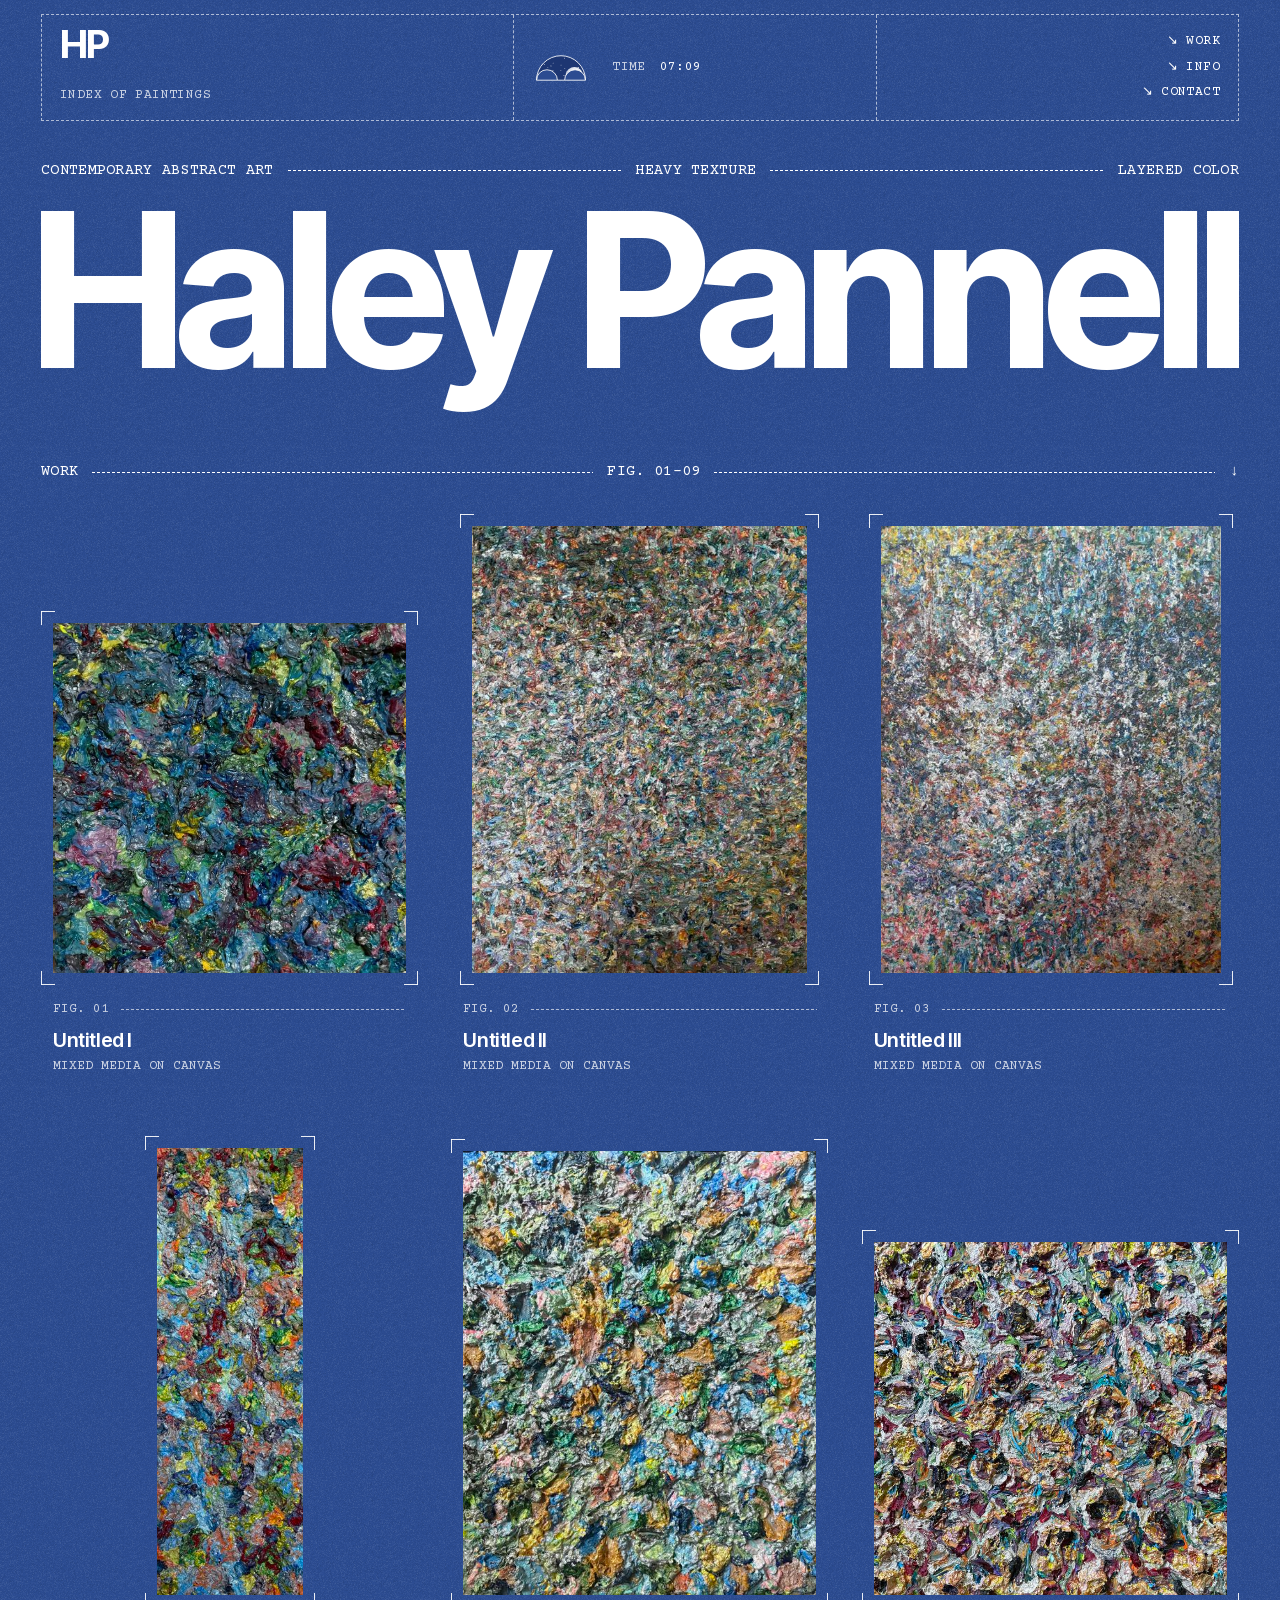
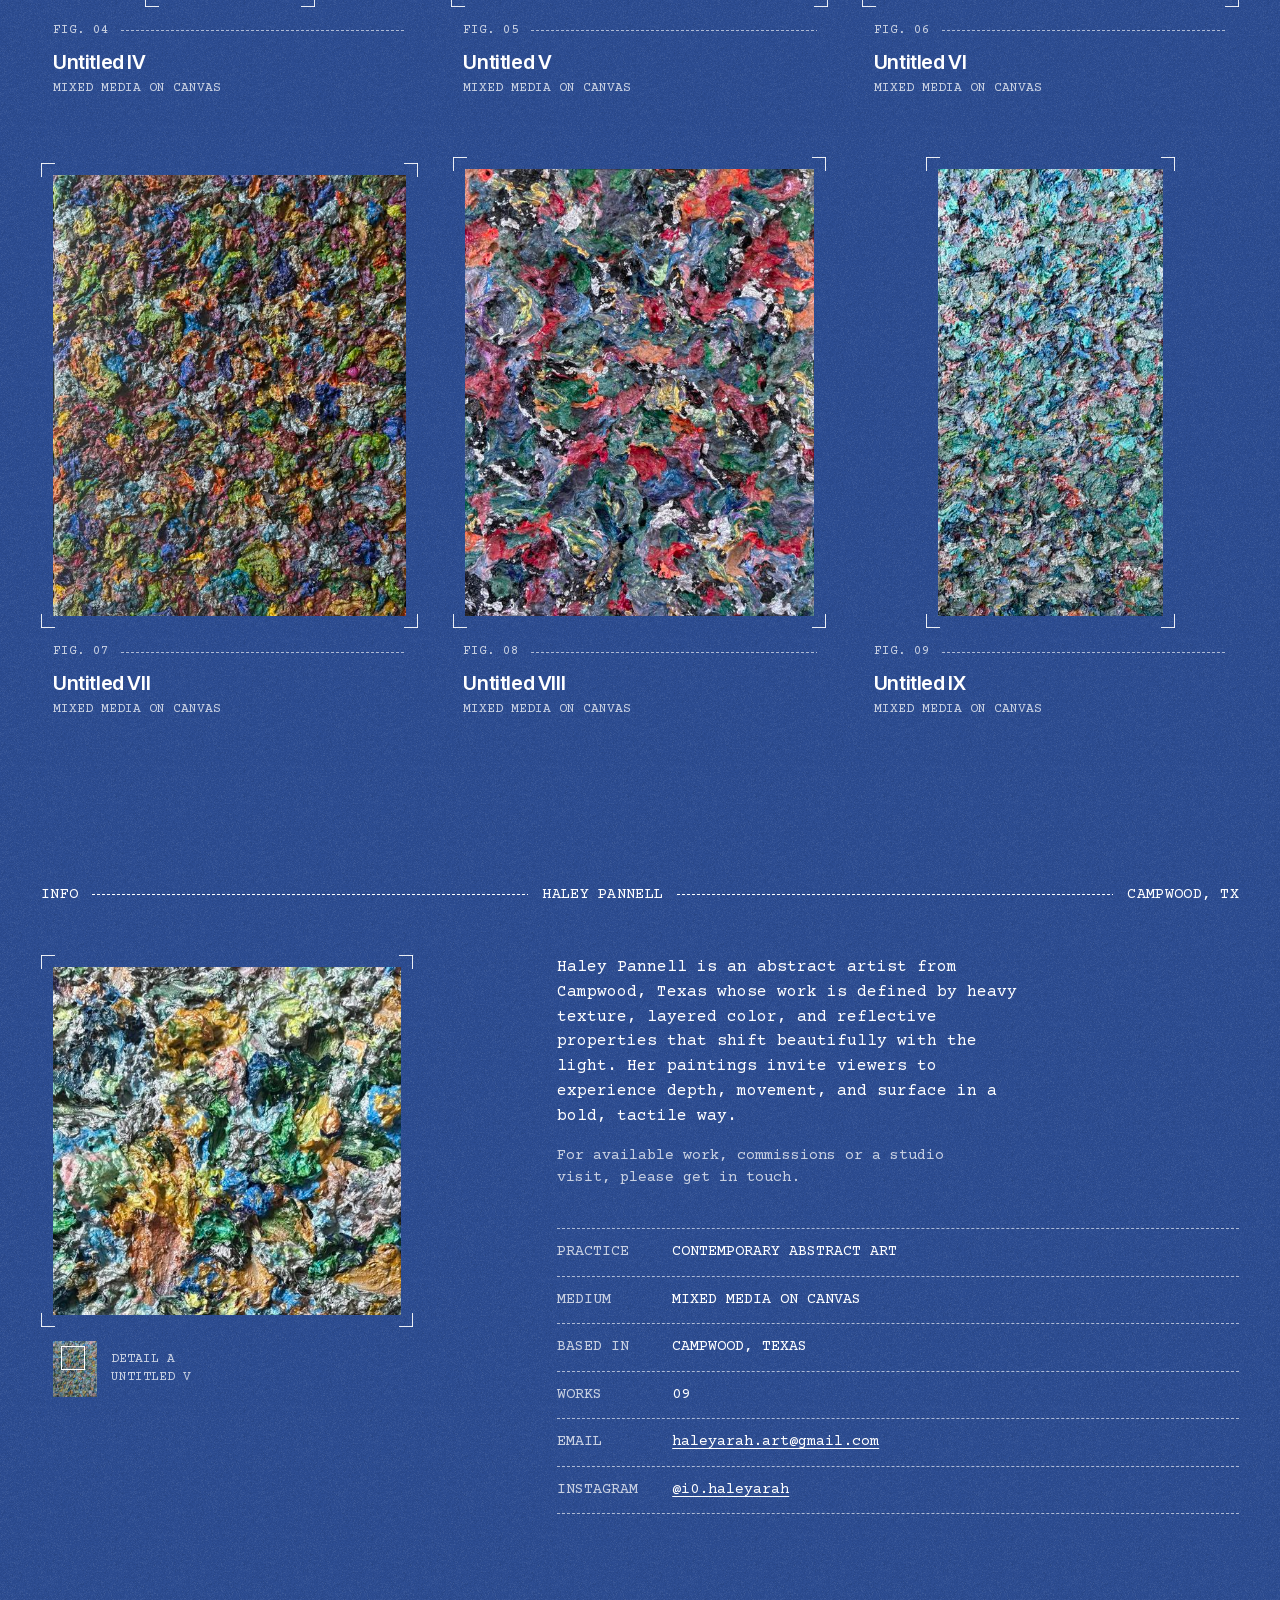
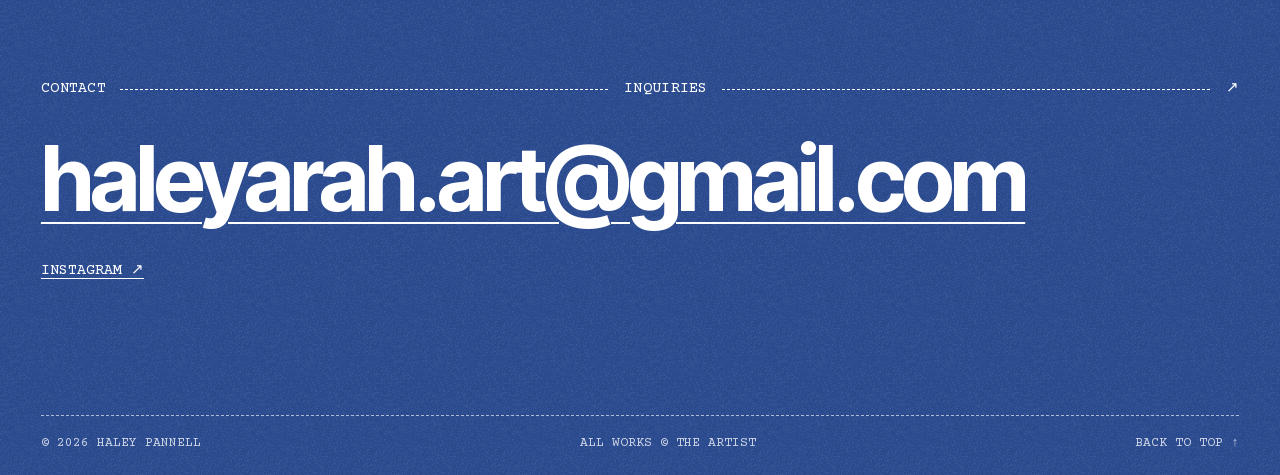
==== commit 5f2f1716: "Make reload-to-top reliable on phones; fix section links on mobile - With no link target, scroll to " ====
--- a/index.html
+++ b/index.html
@@ -44,7 +44,7 @@
 
   <link rel="preload" href="assets/fonts/inter-tight.woff2" as="font" type="font/woff2" crossorigin>
   <link rel="preload" href="assets/fonts/courier-prime.woff2" as="font" type="font/woff2" crossorigin>
-  <link rel="stylesheet" href="assets/css/style.css">
+  <link rel="stylesheet" href="assets/css/style.css?v=20261123">
   <script>
     document.documentElement.classList.add('js');
     // Start at the top: no jumping back to where a reload left off, and menu
@@ -53,8 +53,24 @@
     // opens in the viewer, and #work, #info and #contact open that section.
     if ('scrollRestoration' in history) history.scrollRestoration = 'manual';
     if (location.hash && !/^#(untitled-[\w-]+|work|info|contact)$/.test(location.hash)) history.replaceState(null, '', location.pathname + location.search);
+    // Safari can restore the old position on reload anyway, so say it twice
+    if (!location.hash) {
+      var toTop = function () { window.scrollTo(0, 0); };
+      document.addEventListener('DOMContentLoaded', toTop);
+      window.addEventListener('load', function () { toTop(); setTimeout(toTop, 0); });
+      window.addEventListener('pageshow', function (e) { if (e.persisted) toTop(); });
+    } else if (/^#(work|info|contact)$/.test(location.hash)) {
+      // a shared section link: the browser's own (smooth) jump can stall on
+      // phones while the page is still loading, so jump there instantly
+      var toSection = function () {
+        var el = document.getElementById(location.hash.slice(1));
+        if (el) el.scrollIntoView({ block: 'start', behavior: 'instant' });
+      };
+      document.addEventListener('DOMContentLoaded', toSection);
+      window.addEventListener('load', function () { toSection(); setTimeout(toSection, 0); });
+    }
   </script>
-  <script defer src="assets/js/main.js"></script>
+  <script defer src="assets/js/main.js?v=20261123"></script>
 </head>
 <body>
   <a class="skip" href="#work">Skip to the work</a>
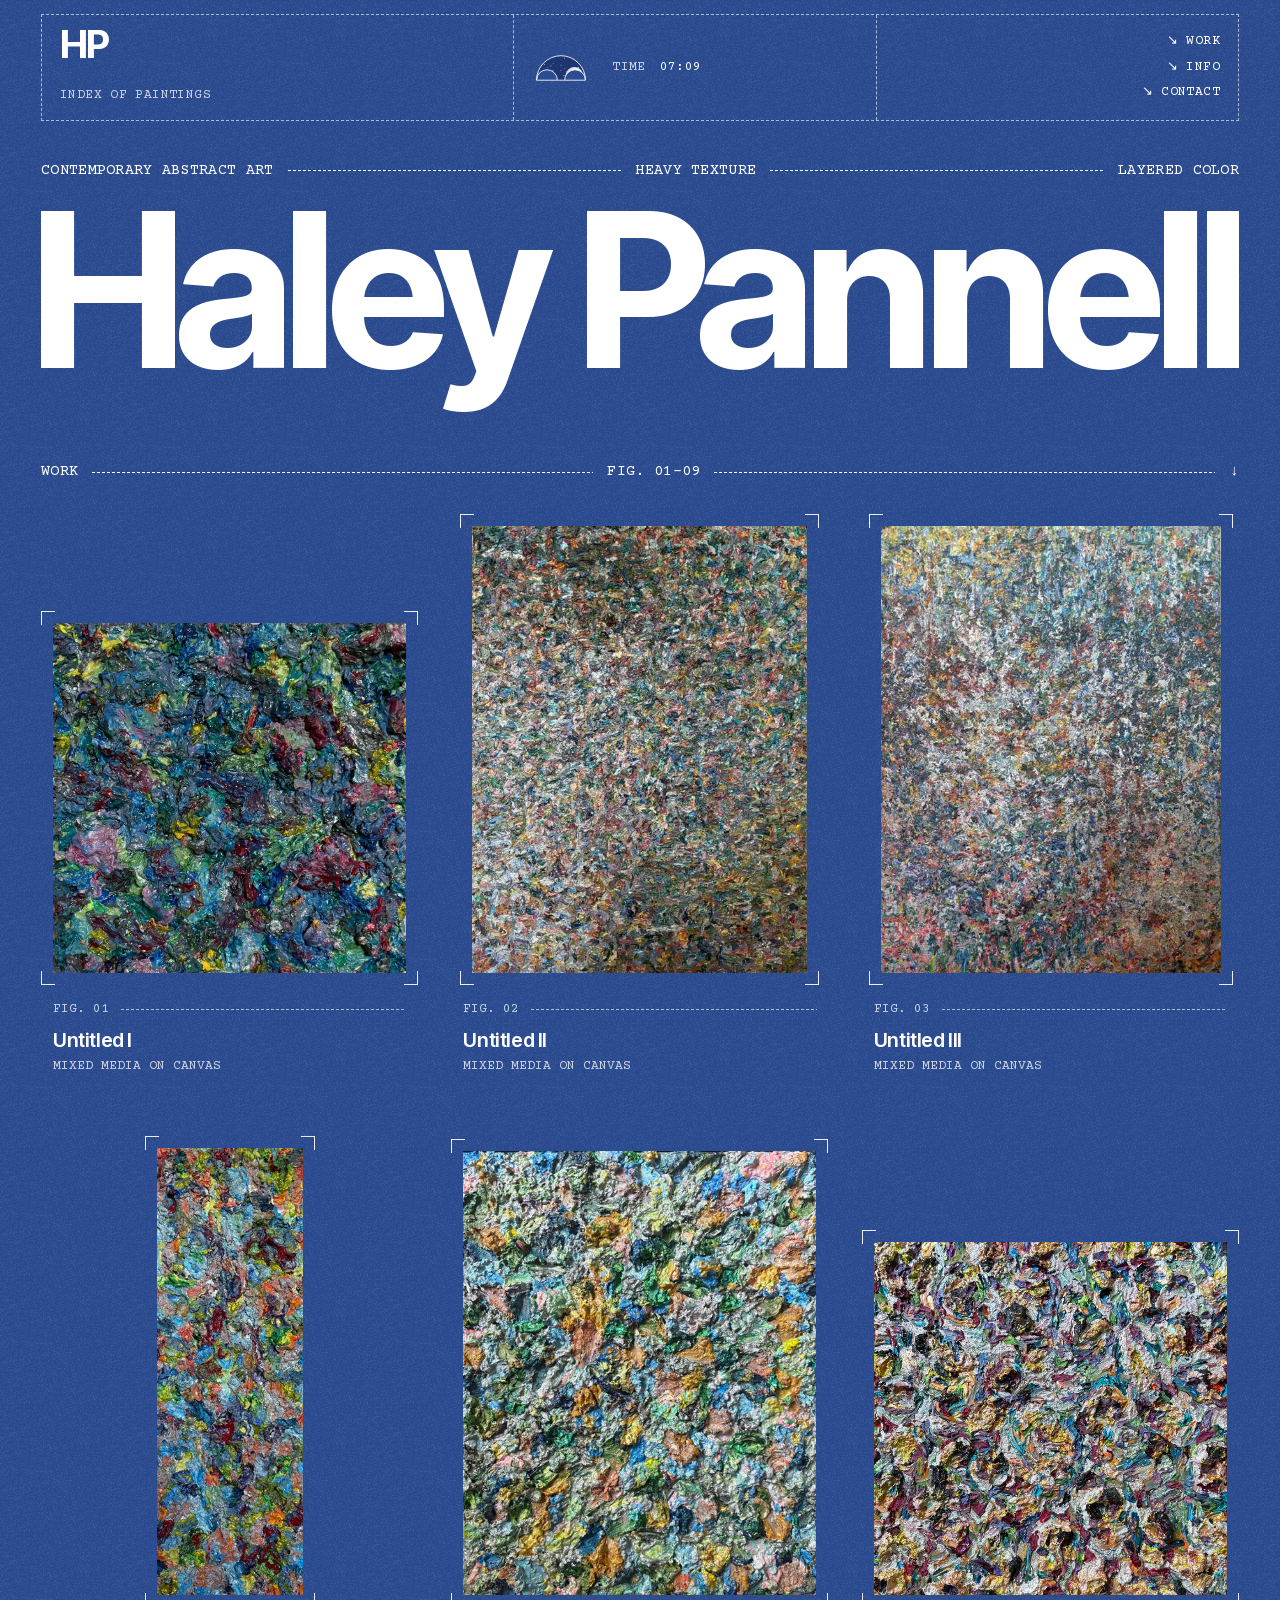
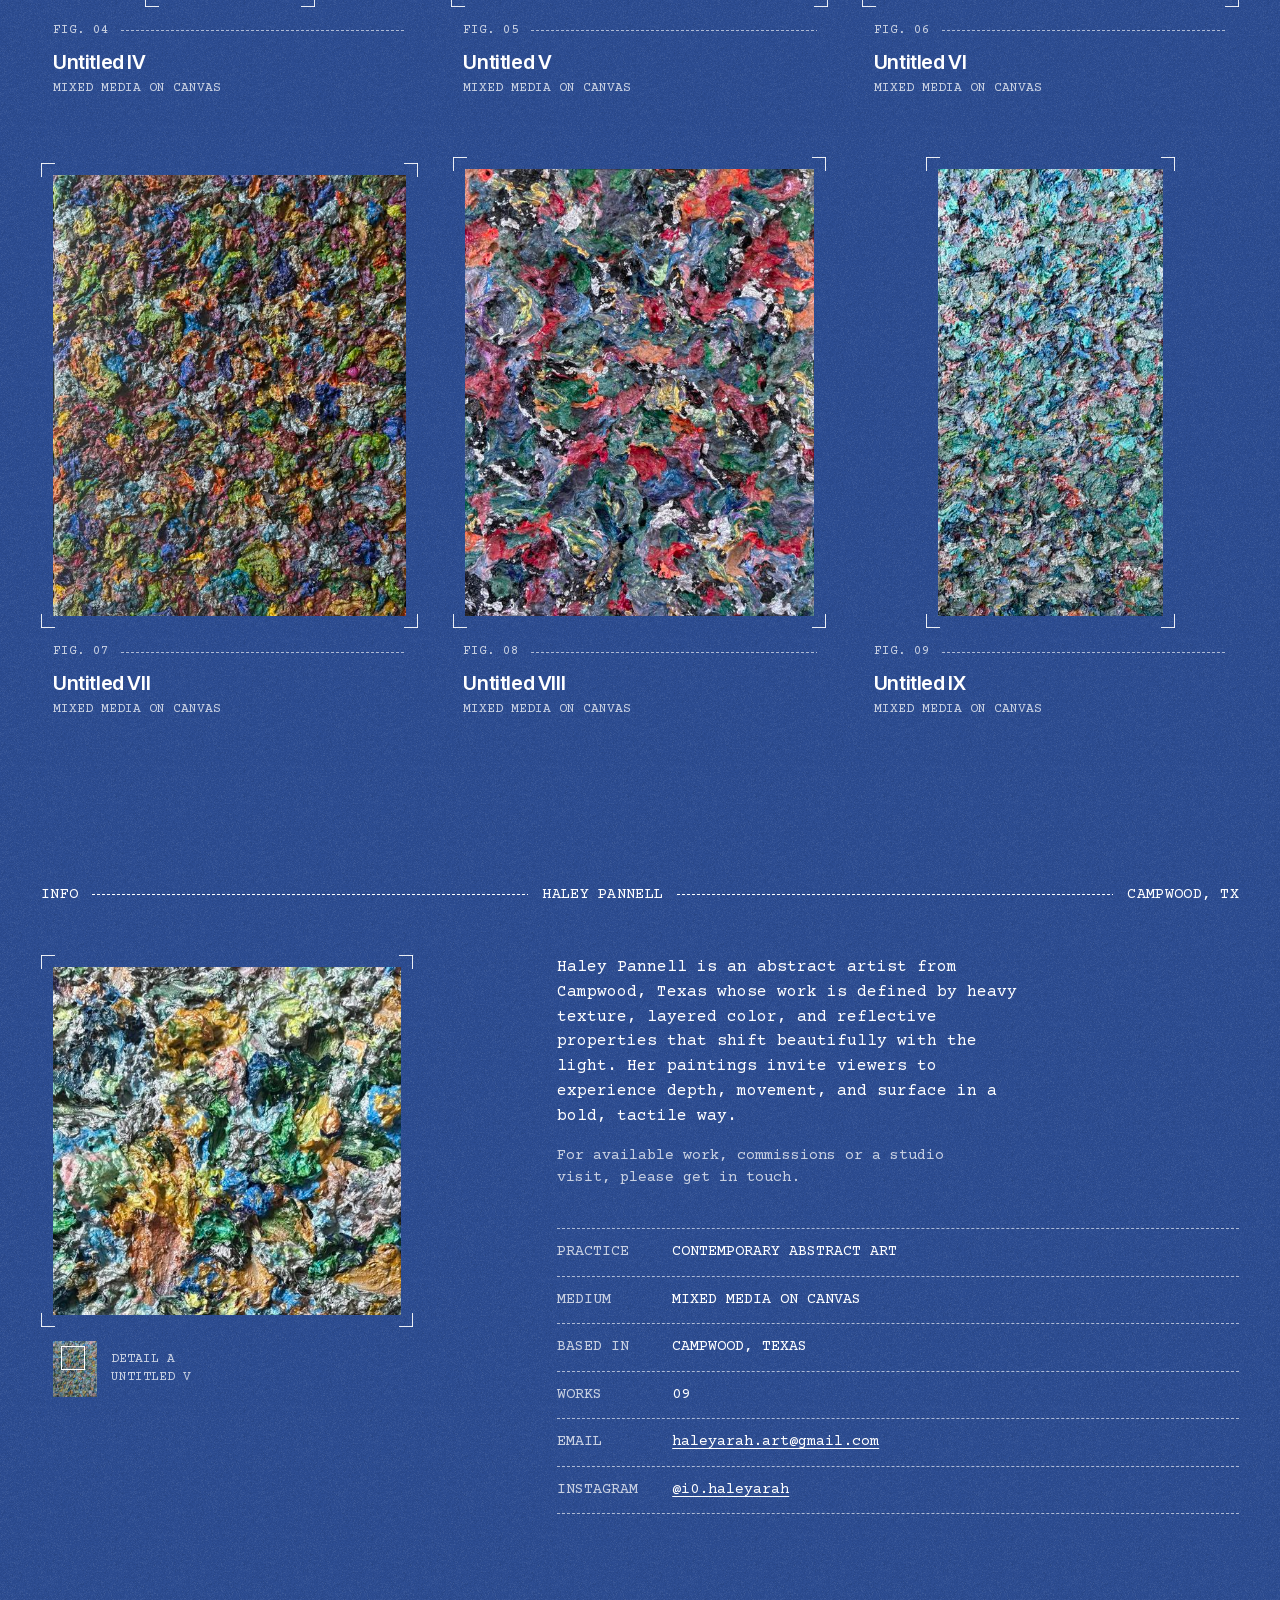
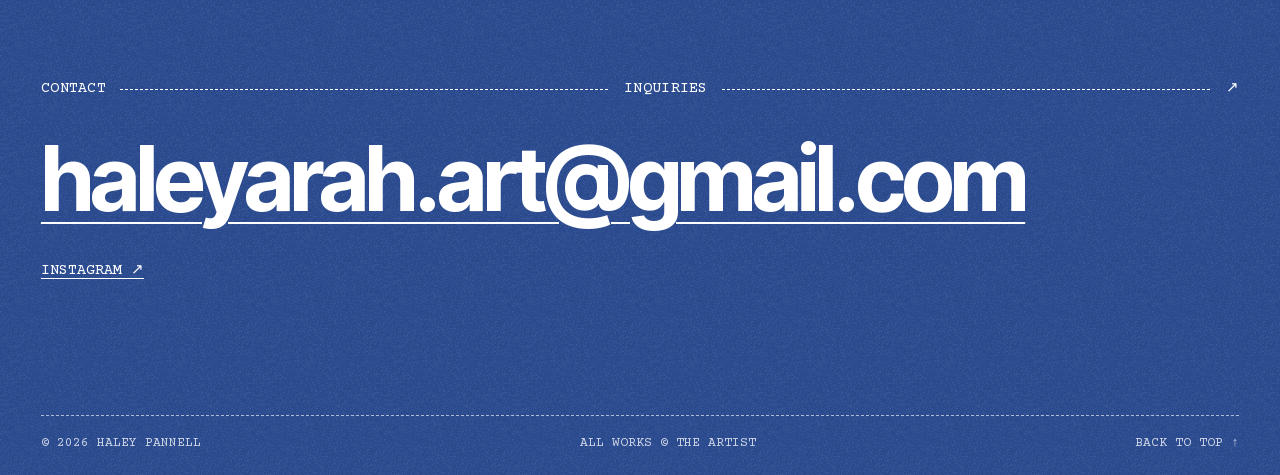
==== commit ec0bf93d: "White background in the painting viewer - The viewer is a plain white wall; text, buttons and corner" ====
--- a/index.html
+++ b/index.html
@@ -44,7 +44,7 @@
 
   <link rel="preload" href="assets/fonts/inter-tight.woff2" as="font" type="font/woff2" crossorigin>
   <link rel="preload" href="assets/fonts/courier-prime.woff2" as="font" type="font/woff2" crossorigin>
-  <link rel="stylesheet" href="assets/css/style.css?v=20261123">
+  <link rel="stylesheet" href="assets/css/style.css?v=20261123f">
   <script>
     document.documentElement.classList.add('js');
     // Start at the top: no jumping back to where a reload left off, and menu
@@ -52,7 +52,12 @@
     // the address bar. Shared links still work: a painting (#untitled-iv)
     // opens in the viewer, and #work, #info and #contact open that section.
     if ('scrollRestoration' in history) history.scrollRestoration = 'manual';
-    if (location.hash && !/^#(untitled-[\w-]+|work|info|contact)$/.test(location.hash)) history.replaceState(null, '', location.pathname + location.search);
+    // A reload always starts at the top, even if the address still ends in
+    // #contact etc.; section links only jump when opened fresh (shared).
+    var navEntry = performance.getEntriesByType && performance.getEntriesByType('navigation')[0];
+    var reloaded = navEntry ? navEntry.type === 'reload' : !!(performance.navigation && performance.navigation.type === 1);
+    if (location.hash && (!/^#(untitled-[\w-]+|work|info|contact)$/.test(location.hash) ||
+        (reloaded && !/^#untitled-/.test(location.hash)))) history.replaceState(null, '', location.pathname + location.search);
     // Safari can restore the old position on reload anyway, so say it twice
     if (!location.hash) {
       var toTop = function () { window.scrollTo(0, 0); };
@@ -70,7 +75,7 @@
       window.addEventListener('load', function () { toSection(); setTimeout(toSection, 0); });
     }
   </script>
-  <script defer src="assets/js/main.js?v=20261123"></script>
+  <script defer src="assets/js/main.js?v=20261123f"></script>
 </head>
 <body>
   <a class="skip" href="#work">Skip to the work</a>
@@ -320,7 +325,7 @@
       <div class="viewer__tools">
         <button class="btn" type="button" data-share title="Share a link to this painting">Share</button>
         <button class="btn" type="button" data-zoom aria-pressed="false" title="Zoom in on the surface (Z)">Zoom</button>
-        <button class="btn" type="button" data-close autofocus>Close <span aria-hidden="true">×</span></button>
+        <button class="btn" type="button" data-close autofocus aria-label="Close"><span class="btn__word">Close </span><span aria-hidden="true">×</span></button>
       </div>
     </div>
     <div class="viewer__stage" data-stage>
--- a/assets/css/style.css
+++ b/assets/css/style.css
@@ -503,17 +503,24 @@
   padding: 0;
   border: 0;
   overflow: hidden;
-  background: var(--blue) url("../img/grain.png") repeat;
-  background-size: 128px;
+  /* A plain white wall for the painting; the sheet's blue becomes the ink */
+  --white: #2c4c91;
+  --blue: #fff;
+  --blue-2: #eef0f4;
+  --dim: rgb(44 76 145 / 0.82);
+  --rule: rgb(44 76 145 / 0.55);
+  --dash: 1px dashed var(--rule);
+  background: #fff;
   color: var(--white);
   font-family: var(--mono);
 }
+.viewer .plate { --c: rgb(44 76 145 / 0.7); }
 .viewer[open] {
   display: flex;
   flex-direction: column;
   animation: fade-in 0.25s var(--ease);
 }
-.viewer::backdrop { background: var(--blue); }
+.viewer::backdrop { background: #fff; }
 
 .viewer__bar {
   display: flex;
@@ -528,7 +535,8 @@
   align-items: flex-end;
   padding: 14px var(--gutter) calc(18px + env(safe-area-inset-bottom));
 }
-.viewer__count { margin: 0; }
+.viewer__count { margin: 0; white-space: nowrap; }
+.viewer .btn { white-space: nowrap; }
 .viewer__stage {
   flex: 1;
   min-height: 0;
@@ -539,19 +547,22 @@
   overflow: hidden;
   touch-action: pan-y pinch-zoom;
 }
-.viewer__status {
-  margin-left: 16px;
+/* "Loading" and "Link copied" sit under the count and take no room until shown */
+.viewer__count { position: relative; }
+.viewer__status,
+.viewer__toast {
+  position: absolute;
+  left: 0;
+  top: 100%;
+  margin-top: 4px;
+  font-size: 0.75rem;
   color: var(--dim);
   opacity: 0;
   transition: opacity 0.3s;
+  pointer-events: none;
 }
 .viewer.is-loading .viewer__status { opacity: 1; }
-.viewer__toast {
-  margin-left: 16px;
-  opacity: 0;
-  transition: opacity 0.3s;
-}
-.viewer.has-toast .viewer__toast { opacity: 1; }
+.viewer.has-toast .viewer__toast { opacity: 1; color: var(--white); }
 .viewer.has-toast .viewer__status { display: none; }
 .viewer__tools { display: flex; gap: 10px; }
 
@@ -626,20 +637,33 @@
 @keyframes rise { from { opacity: 0; translate: 0 0.12em; } }
 @keyframes fade-in { from { opacity: 0; } }
 
-/* The leader lines creep along a pixel at a time; a painting's own line
-   runs while you look at it. The clock's colon blinks. */
+/* The clock's colon blinks. */
 @media (prefers-reduced-motion: no-preference) {
-  .row > i::before { animation: march 1s steps(5) infinite; }
-  .piece__fig i::before { animation: march 0.5s steps(5) infinite paused; }
-  .piece:hover .piece__fig i::before { animation-play-state: running; }
   .colon { animation: blink 2s steps(1) infinite; }
 }
-@keyframes march { to { transform: translateX(5px); } }
 @keyframes blink { 50% { opacity: 0; } }
 
 /* ------------------------------------------------------------ Night sky */
-/* Now and then a satellite drifts across behind the sheet, leaving a dashed
-   trail, or a meteor streaks past. Added by assets/js/main.js. */
+/* Now and then a meteor streaks past behind the sheet. Added by main.js. */
+
+/* The halftone screen (drawn by main.js): fixed behind everything, scaled up
+   2x with hard pixel edges, fading in once its first frame is ready. */
+.halftone {
+  position: fixed;
+  inset: 0;
+  z-index: -1;
+  overflow: hidden;
+  pointer-events: none;
+  opacity: 0;
+  transition: opacity 2s ease;
+}
+.halftone.is-on { opacity: 1; }
+.halftone canvas {
+  display: block;
+  max-width: none;
+  image-rendering: crisp-edges;
+  image-rendering: pixelated;
+}
 
 .sky {
   position: fixed;
@@ -648,37 +672,6 @@
   overflow: hidden;
   pointer-events: none;
   contain: strict;
-}
-.sat {
-  position: absolute;
-  width: 0;
-  height: 0;
-}
-.sat__body {
-  position: absolute;
-  left: -15px;
-  top: -7px;
-  width: 30px;
-  height: 14px;
-  overflow: visible;
-  fill: none;
-  stroke: rgb(255 255 255 / 0.9);
-  stroke-width: 1;
-}
-.sat__light {
-  fill: var(--white);
-  stroke: none;
-  animation: pulse 2.4s ease-in-out infinite;
-}
-.sat__trail {
-  position: absolute;
-  top: 0;
-  right: 20px;
-  width: 200px;
-  height: 1px;
-  background: repeating-linear-gradient(90deg, rgb(255 255 255 / 0.75) 0 3px, transparent 3px 5px);
-  -webkit-mask-image: linear-gradient(90deg, transparent, #000);
-  mask-image: linear-gradient(90deg, transparent, #000);
 }
 .meteor {
   position: absolute;
@@ -698,7 +691,6 @@
   background: var(--white);
   box-shadow: 0 0 6px 1px rgb(255 255 255 / 0.55);
 }
-@keyframes pulse { 50% { opacity: 0.15; } }
 
 /* ----------------------------------------------------------- Responsive */
 
@@ -741,6 +733,9 @@
   .piece__link { aspect-ratio: auto; container-type: inline-size; justify-content: flex-start; }
   .piece .plate img { max-height: 72svh; }
   .viewer__bar--bottom { flex-direction: column; align-items: stretch; gap: 14px; }
+  .viewer__bar { gap: 10px; }
+  .viewer__tools { gap: 8px; }
+  .btn__word { display: none; }          /* Close shows just × on phones */
   .viewer__nav { justify-content: space-between; }
   .viewer__img {
     width: min(100vw - 2 * var(--gutter) - 24px, (100vh - 236px) * var(--ar, 0.8));
@@ -763,7 +758,7 @@
   :root { --white: #000; --dim: #444; --rule: #999; --blue: #fff; --blue-2: #eee; }
   html { background: #fff; color-scheme: light; }
   body { color: #000; }
-  .sky, .viewer, .skip, .tb, .hero .row, .contact .row, .foot a { display: none !important; }
+  .sky, .halftone, .viewer, .skip, .tb, .hero .row, .contact .row, .foot a { display: none !important; }
   *, *::before, *::after { animation: none !important; transition: none !important; }
   .js .piece .plate img, .js .detail__crop img { opacity: 1 !important; }
   .plate { --c: #000; }
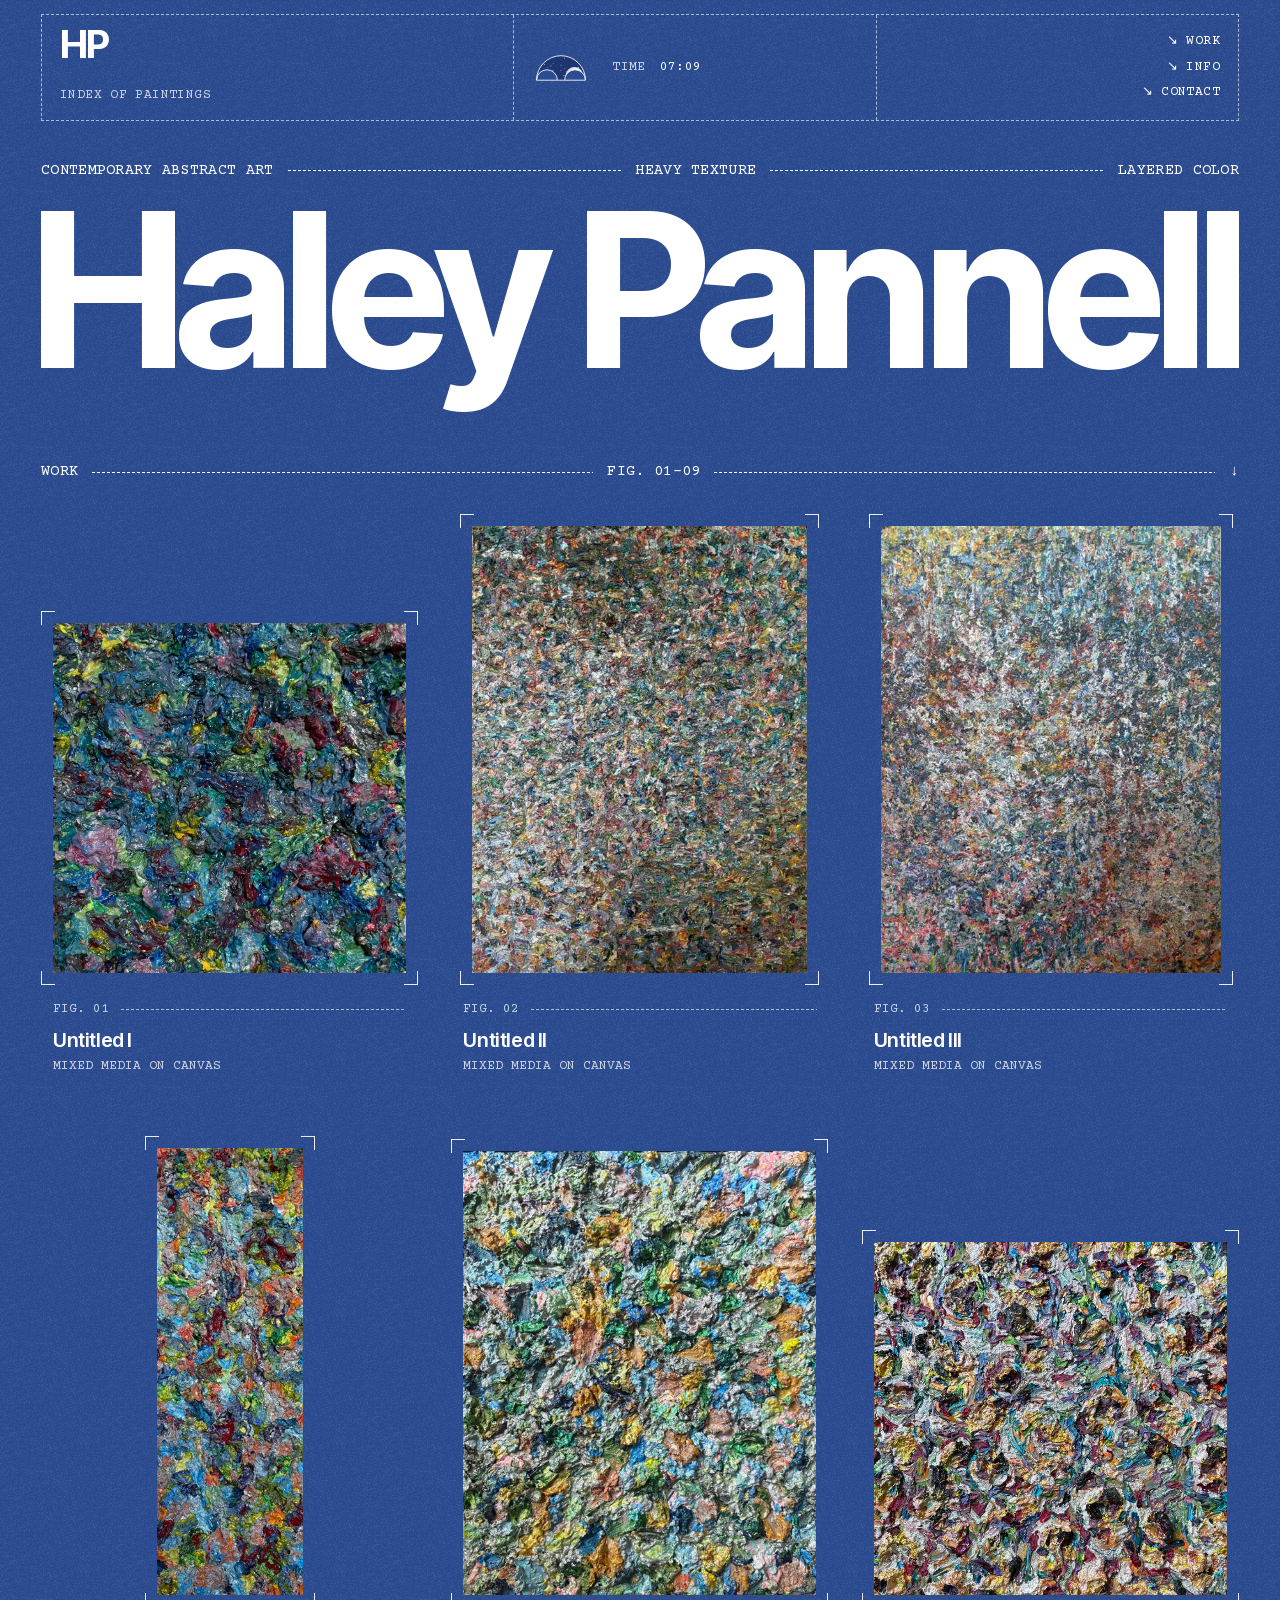
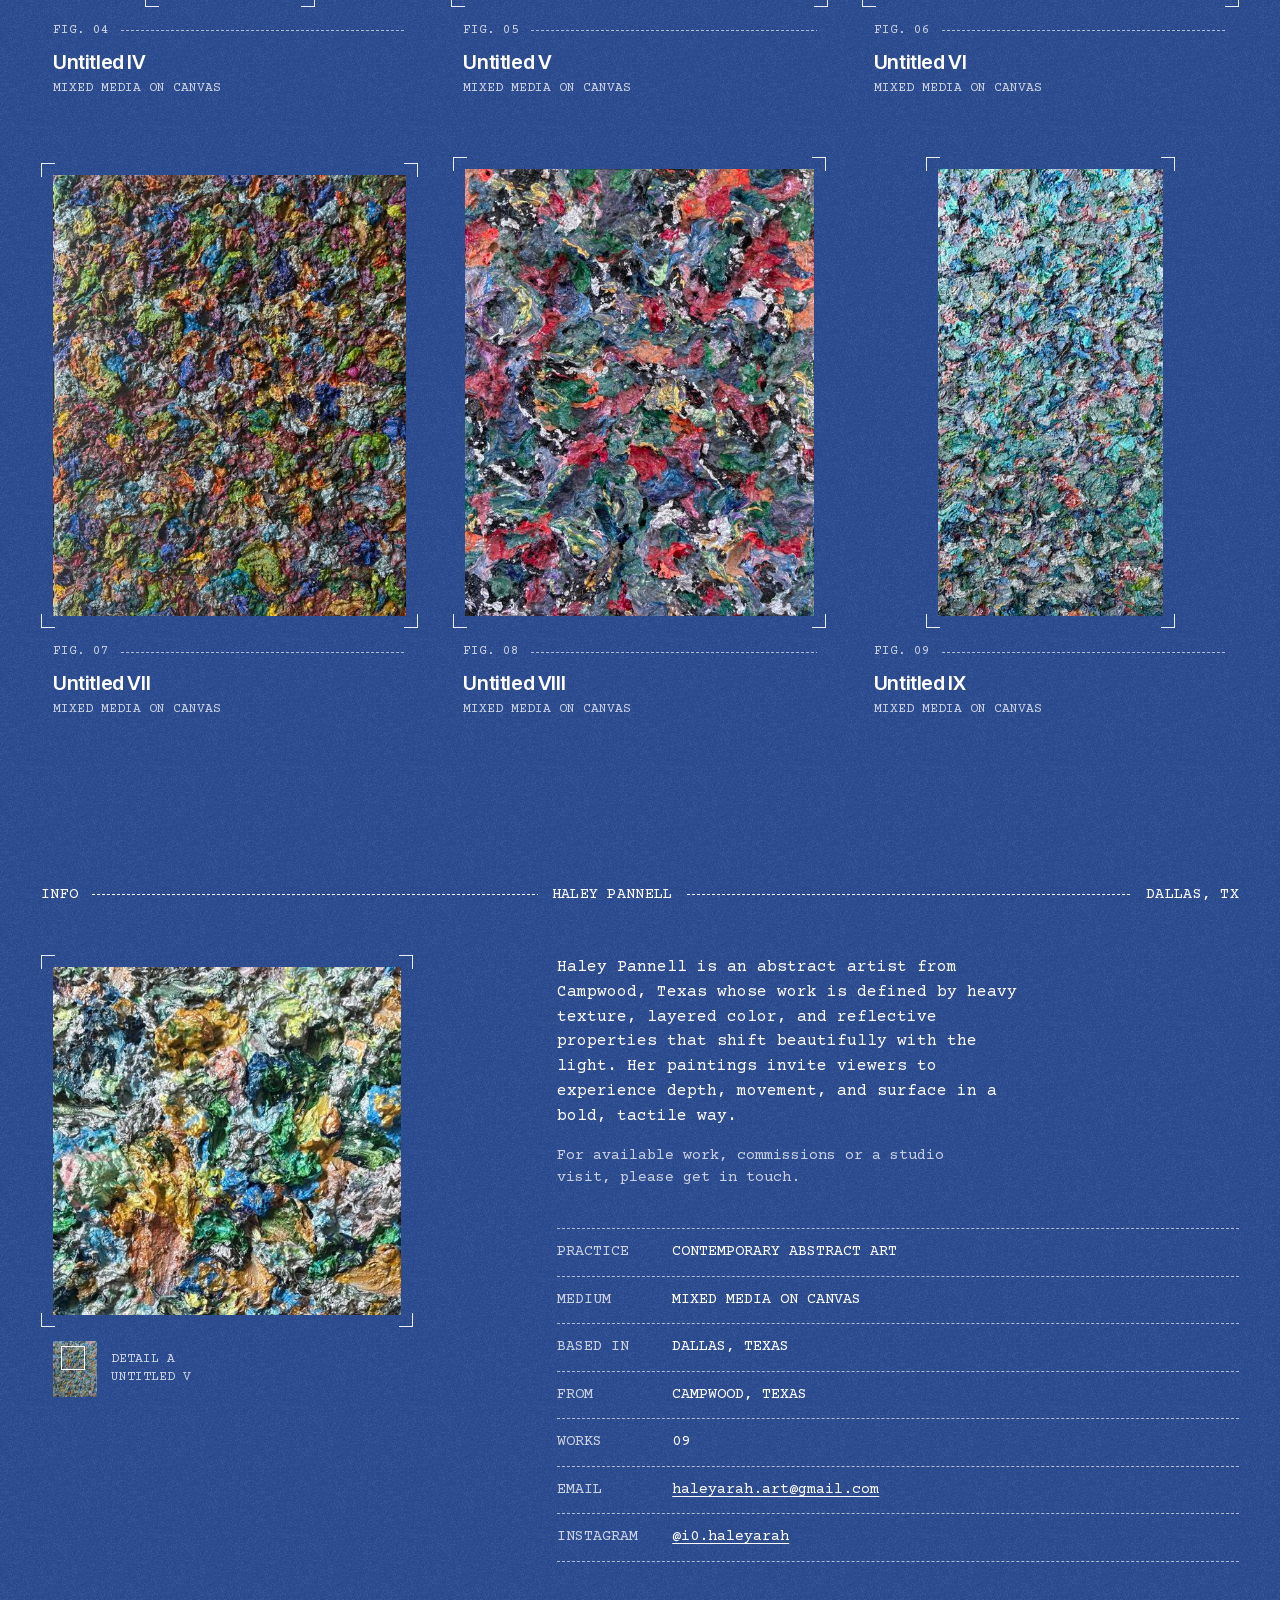
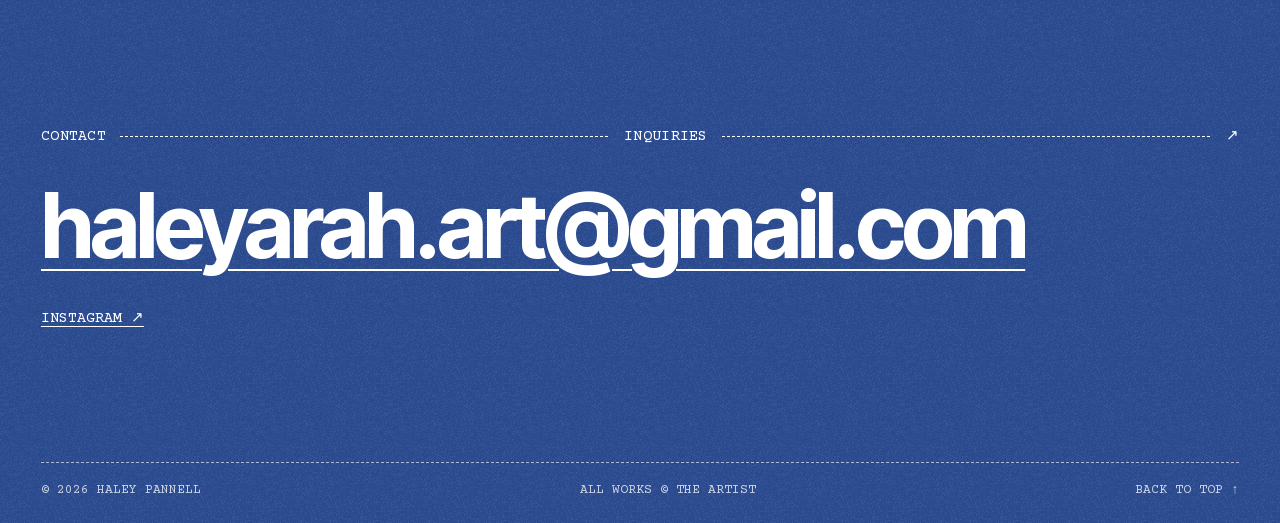
==== commit 3892e622: "Based in Dallas, Texas; from Campwood Co-Authored-By: Claude Opus 5.5 <noreply@anthropic.com> Claude" ====
--- a/index.html
+++ b/index.html
@@ -4,7 +4,7 @@
   <meta charset="utf-8">
   <meta name="viewport" content="width=device-width, initial-scale=1, viewport-fit=cover">
   <title>Haley Pannell — Paintings</title>
-  <meta name="description" content="Haley Pannell is an abstract artist from Campwood, Texas. Contemporary abstract paintings defined by heavy texture, layered color and reflective surfaces.">
+  <meta name="description" content="Haley Pannell is an abstract artist from Campwood, Texas, based in Dallas. Contemporary abstract paintings defined by heavy texture, layered color and reflective surfaces.">
   <meta name="theme-color" content="#2c4c91">
   <meta name="color-scheme" content="dark">
 
@@ -34,7 +34,8 @@
     "name": "Haley Pannell",
     "jobTitle": "Abstract artist",
     "description": "Haley Pannell is an abstract artist from Campwood, Texas whose work is defined by heavy texture, layered color, and reflective properties that shift beautifully with the light. Her paintings invite viewers to experience depth, movement, and surface in a bold, tactile way.",
-    "homeLocation": "Campwood, Texas",
+    "homeLocation": "Dallas, Texas",
+    "birthPlace": "Campwood, Texas",
     "email": "mailto:haleyarah.art@gmail.com",
     "sameAs": ["https://www.instagram.com/i0.haleyarah/"],
     "url": "https://yodama.github.io/haleyarahart/",
@@ -44,7 +45,7 @@
 
   <link rel="preload" href="assets/fonts/inter-tight.woff2" as="font" type="font/woff2" crossorigin>
   <link rel="preload" href="assets/fonts/courier-prime.woff2" as="font" type="font/woff2" crossorigin>
-  <link rel="stylesheet" href="assets/css/style.css?v=20261123f">
+  <link rel="stylesheet" href="assets/css/style.css?v=20261123g">
   <script>
     document.documentElement.classList.add('js');
     // Start at the top: no jumping back to where a reload left off, and menu
@@ -75,7 +76,7 @@
       window.addEventListener('load', function () { toSection(); setTimeout(toSection, 0); });
     }
   </script>
-  <script defer src="assets/js/main.js?v=20261123f"></script>
+  <script defer src="assets/js/main.js?v=20261123g"></script>
 </head>
 <body>
   <a class="skip" href="#work">Skip to the work</a>
@@ -263,7 +264,7 @@
       </section>
 
       <section class="info" id="info" aria-labelledby="info-title">
-        <div class="row"><h2 id="info-title">Info</h2><i></i><span>Haley Pannell</span><i></i><span>Campwood, TX</span></div>
+        <div class="row"><h2 id="info-title">Info</h2><i></i><span>Haley Pannell</span><i></i><span>Dallas, TX</span></div>
 
         <div class="info__grid">
           <!-- A close-up at the photo's full resolution (assets/img/detail-a.jpg).
@@ -288,7 +289,8 @@
             <dl class="spec">
               <div><dt>Practice</dt><dd>Contemporary abstract art</dd></div>
               <div><dt>Medium</dt><dd>Mixed media on canvas</dd></div>
-              <div><dt>Based in</dt><dd>Campwood, Texas</dd></div>
+              <div><dt>Based in</dt><dd>Dallas, Texas</dd></div>
+              <div><dt>From</dt><dd>Campwood, Texas</dd></div>
               <div><dt>Works</dt><dd data-works>09</dd></div>
               <div><dt>Email</dt><dd><a href="mailto:haleyarah.art@gmail.com">haleyarah.art@gmail.com</a></dd></div>
               <div><dt>Instagram</dt><dd><a href="https://www.instagram.com/i0.haleyarah/" rel="me noopener" target="_blank">@i0.haleyarah</a></dd></div>
--- a/assets/css/style.css
+++ b/assets/css/style.css
@@ -521,6 +521,10 @@
   animation: fade-in 0.25s var(--ease);
 }
 .viewer::backdrop { background: #fff; }
+/* Quick taps on Prev / Next must not count as Safari's double-tap-to-zoom,
+   which zoomed the whole page in. Pinch-zoom still works. */
+.viewer,
+.btn { touch-action: manipulation; }
 
 .viewer__bar {
   display: flex;
